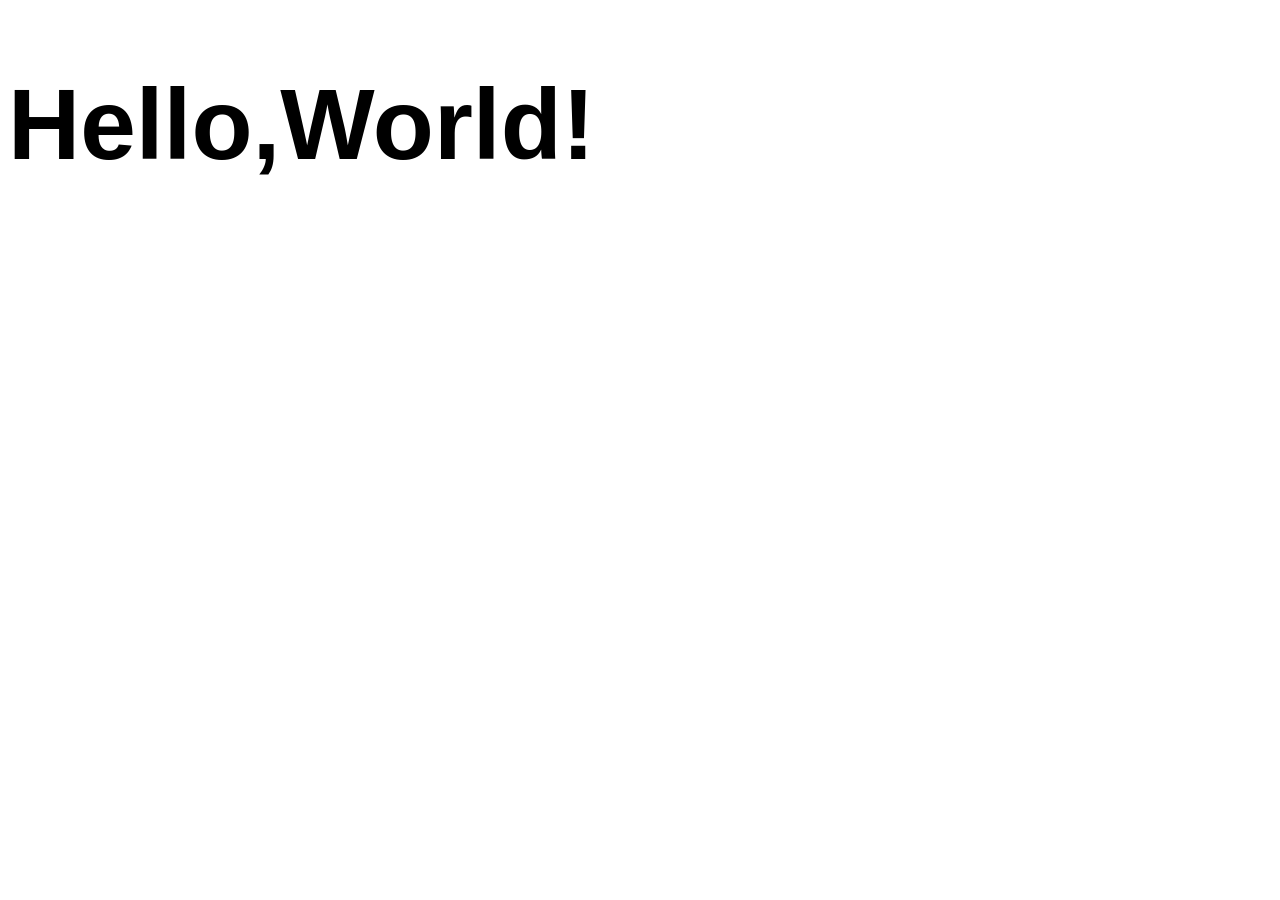
==== html/index.html @ c8868d28 "remove all react initialization" ====
<!DOCTYPE html>
<html lang="en">
  <head>
    <meta charset="UTF-8" />
    <meta http-equiv="X-UA-Compatible" content="IE=edge" />
    <meta name="viewport" content="width=device-width, initial-scale=1.0" />
    <title>Portfolio | Murad</title>
    <link href="../css/style.css" rel="stylesheet" />
    <link href="../js/index.js" />
  </head>
  <body>
    <h1>Hello,World!</h1>
  </body>
</html>
---- css/style.css ----
h1{
    font-size: 100px;
    font-family: 'Lucida Sans', 'Lucida Sans Regular', 'Lucida Grande', 'Lucida Sans Unicode', Geneva, Verdana, sans-serif;
}
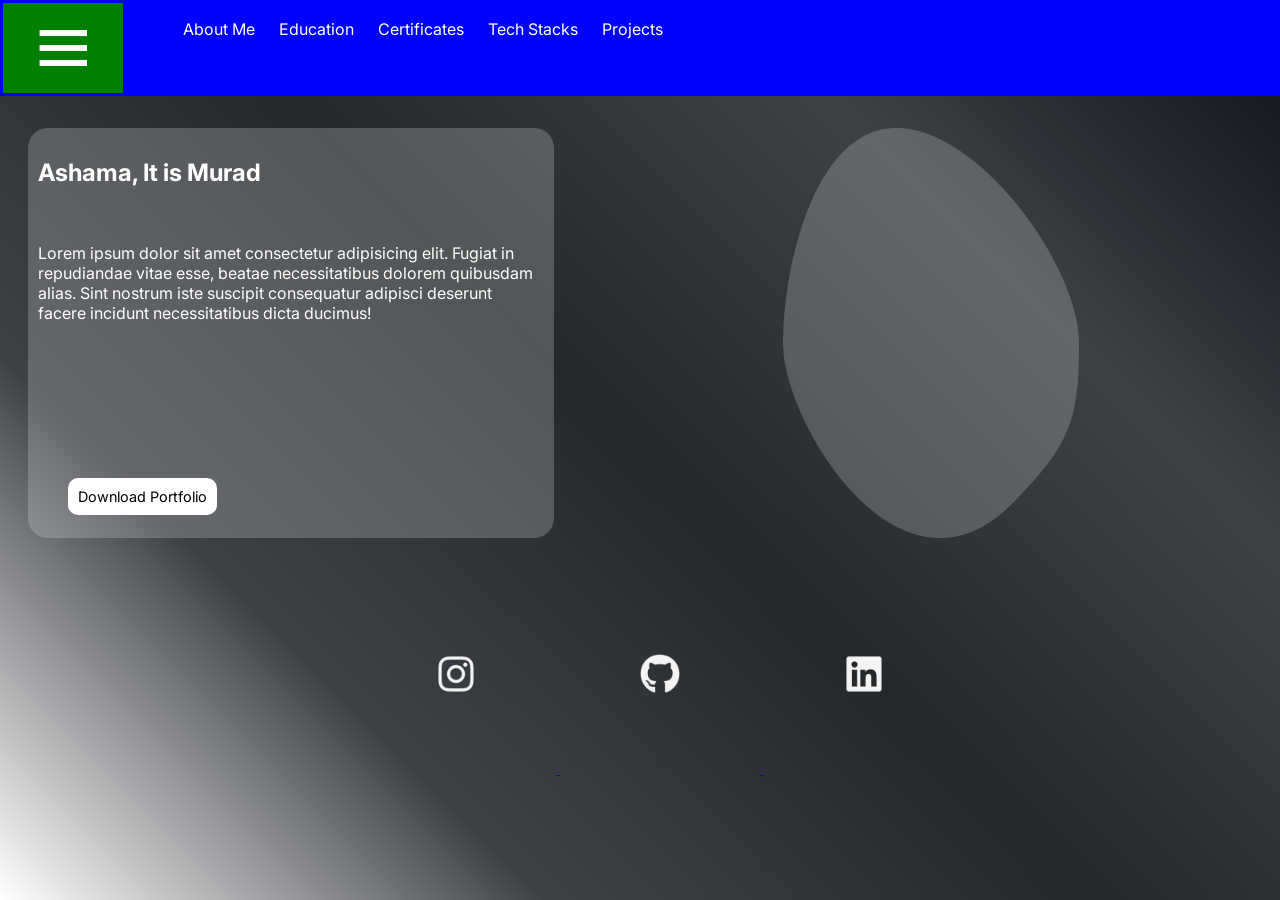
==== commit 5914d316: "One page almost down with css,fonts and images" ====
--- a/html/index.html
+++ b/html/index.html
@@ -6,9 +6,68 @@
     <meta name="viewport" content="width=device-width, initial-scale=1.0" />
     <title>Portfolio | Murad</title>
     <link href="../css/style.css" rel="stylesheet" />
-    <link href="../js/index.js" />
+    <link
+      rel="stylesheet"
+      href="https://fonts.googleapis.com/css?family=inter"
+    />
+    <link href="../js/index.js" rel="script" />
   </head>
   <body>
-    <h1>Hello,World!</h1>
+    
+    <div class="navbar">
+      <img id="menu" src="../assets/images/Menu.png" />
+      <div class="navs">
+        <ul class="nav-list">
+          <li class="nav-item"><a href="#about-me">About Me</a></li>
+          <li class="nav-item"><a href="#education">Education</a></li>
+          <li class="nav-item"><a href="#certificates">Certificates</a></li>
+          <li class="nav-item"><a href= "#techs">Tech Stacks</a></li>
+          <li class="nav-item"><a href="#projects">Projects</a></li>
+        </ul>
+      </div>
+    </div>
+    <section id="about-me">
+    <div class="about-me">
+      <div class="row-1">
+        <div class="some-note">
+          <h1 class="greeting">Ashama, It is Murad</h1>
+          <br />
+          <p>
+            Lorem ipsum dolor sit amet consectetur adipisicing elit. Fugiat in
+            repudiandae vitae esse, beatae necessitatibus dolorem quibusdam
+            alias. Sint nostrum iste suscipit consequatur adipisci deserunt
+            facere incidunt necessitatibus dicta ducimus!
+          </p>
+          <button class="download-pt">Download Portfolio</button>
+        </div>
+        <div class="img-container">
+          <!-- <img src="../assets/images/Ellipse 1.png" /> -->
+        </div>
+      </div>
+      <div class="row-2">
+        <ul class="socials-list">
+          <li class="social-item">
+            <a href="https://instagram.com/murd_hus/" target="_blank">
+              <img src="../assets/images/instagram.png" />
+            </a>
+          </li>
+          <li class="social-item">
+            <a href="https://github.com/Nuradic/" target="_blank">
+
+              <img src="../assets/images/github.png" /></li>
+            </a>
+          <li class="social-item">
+            <a href="https://www.linkedin.com/in/murad-usman-4a6464223/" target="_blank">
+              <img src="../assets/images/linkedin.png" />
+            </a>
+          </li>
+        </ul>
+      </div>
+    </div>
+  </section>
+  <section class="educations"></section>
+  <section class="certificates"></section>
+  <section class="projects"></section>
+  <section class="techs"></section>
   </body>
 </html>
--- a/css/style.css
+++ b/css/style.css
@@ -1,4 +1,138 @@
-h1{
-    font-size: 100px;
-    font-family: 'Lucida Sans', 'Lucida Sans Regular', 'Lucida Grande', 'Lucida Sans Unicode', Geneva, Verdana, sans-serif;
+/* @font-face {
+    font-family: inter;
+    src: url(..assets/fonts/inter/static/inter-bold.ttf);
+} */
+@import url('https://fonts.googleapis.com/css2?family=Inter&display=swap');
+
+body {
+    background-image: linear-gradient(45deg, rgb(255, 255, 255, 0), rgb(13, 17, 23, 0.8), rgb(13, 17, 20, 0.9), rgb(13, 17, 23, 0.8), rgb(13, 17, 23, 100));
+    background-repeat: no-repeat;
+    background-attachment: fixed;
+    overflow:scroll;
+
 }
+
+* {
+    font-family: "inter", sans-serif;
+}
+
+/* Related to navigation bars */
+.navbar {
+    background-color: green;
+    border: solid blue;
+    position: fixed;
+    top: 0;
+    left: 0;
+    width: 100%;
+    height: 10%;
+    color: white;
+    display: flex;
+    z-index: 2;
+
+}
+
+.navbar>#menu {
+    scale: 0.4;
+    position: relative;
+}
+
+.navs {
+    flex: 3;
+    position: relative;
+    background-color: blue;
+}
+
+.nav-item {
+    display: inline;
+    margin-left: 20px;
+}
+.nav-list a{
+    text-decoration: none;
+    color: white;
+    
+}
+
+/* About me */
+.about-me {
+    position: relative;
+    top: 100px;
+    z-index: 1;
+}
+
+.row-1 {
+    display:flex;
+    
+}
+
+.some-note {
+    background-color: rgb(217, 217, 217, 0.25);
+    border-radius: 20px;
+    display: flexbox;
+    color: white;
+    margin: 20px;
+    padding-top: 10px;
+    padding-left: 10px;
+    padding-right: 10px;
+    width: 40%;
+    height: 400px;
+}
+
+.img-container{
+    /* background-color: brown; */
+    display: flexbox;
+    background-image:url("../assets/images/Ellipse\ 1.png");
+    background-position: 50% 50%;
+    background-repeat: no-repeat;
+    background-size:contain;
+    margin: 20px 0 0 100px;
+    border-radius: 20px;
+    padding-top: 10px;
+    padding-left: 10px;
+    height: 400px;
+    width: 40%;
+    /* object-fit: scale-down; */
+}
+button {
+    color: black;
+    background-color: white;
+    border-radius: 10px;
+    padding: 10px;
+    margin-top: 50px;
+    margin-left: 30px;
+    margin-bottom: 20px;
+    font-size: 90%;
+    border: hidden;
+    position: absolute;
+    top: 320px;
+}
+.img-container >img{
+    scale: 0.1;
+    object-fit:contain;
+    object-position: left top;
+    
+
+} 
+.socials-list {
+    text-align: center;
+}
+
+.social-item {
+    display: inline;
+
+}
+
+.socials-list img {
+    scale: 0.2;
+}
+
+#menu,
+.socials-list img:hover {
+    scale: 0.25;
+    cursor: pointer;
+}
+
+#menu,
+button:hover {
+    scale: 1.1;
+    cursor: pointer;
+}
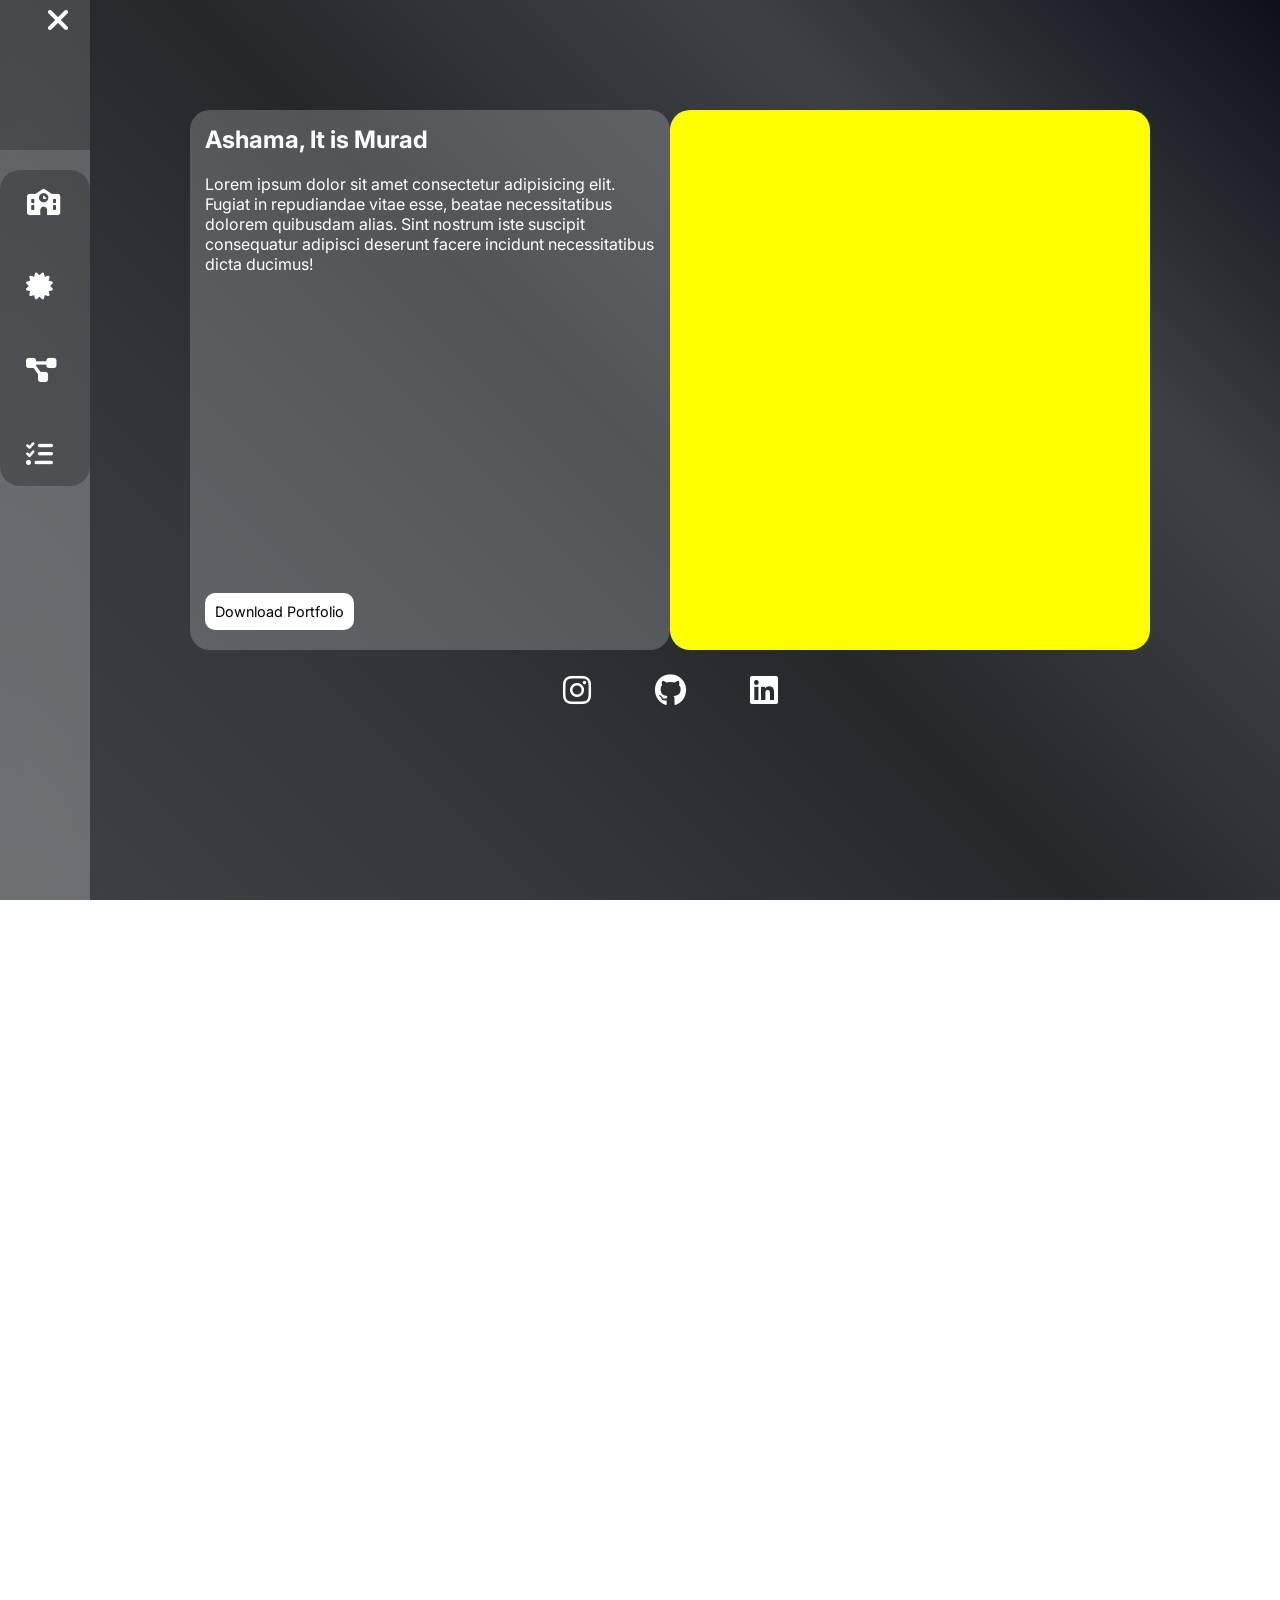
==== commit 23bf2c48: "wheeling ☸" ====
--- a/html/index.html
+++ b/html/index.html
@@ -1,73 +1,79 @@
 <!DOCTYPE html>
 <html lang="en">
-  <head>
-    <meta charset="UTF-8" />
-    <meta http-equiv="X-UA-Compatible" content="IE=edge" />
-    <meta name="viewport" content="width=device-width, initial-scale=1.0" />
-    <title>Portfolio | Murad</title>
-    <link href="../css/style.css" rel="stylesheet" />
-    <link
-      rel="stylesheet"
-      href="https://fonts.googleapis.com/css?family=inter"
-    />
-    <link href="../js/index.js" rel="script" />
-  </head>
-  <body>
-    
-    <div class="navbar">
-      <img id="menu" src="../assets/images/Menu.png" />
-      <div class="navs">
-        <ul class="nav-list">
-          <li class="nav-item"><a href="#about-me">About Me</a></li>
-          <li class="nav-item"><a href="#education">Education</a></li>
-          <li class="nav-item"><a href="#certificates">Certificates</a></li>
-          <li class="nav-item"><a href= "#techs">Tech Stacks</a></li>
-          <li class="nav-item"><a href="#projects">Projects</a></li>
-        </ul>
-      </div>
+
+<head>
+  <meta charset="UTF-8" />
+  <meta http-equiv="X-UA-Compatible" content="IE=edge" />
+  <meta name="viewport" content="width=device-width, initial-scale=1.0" />
+  <title>Portfolio | Murad</title>
+  <link href="../css/style.css" rel="stylesheet" />
+  <!-- <link href="../css/wheel.css" rel="stylesheet" /> -->
+  <link rel="script" href="../js/index.js">
+  <link rel="stylesheet" href="https://fonts.googleapis.com/css?family=inter" />
+
+  <link rel="stylesheet" href="https://cdnjs.cloudflare.com/ajax/libs/font-awesome/6.4.0/css/all.min.css" integrity="sha512-iecdLmaskl7CVkqkXNQ/ZH/XLlvWZOJyj7Yy7tcenmpD1ypASozpmT/E0iPtmFIB46ZmdtAc9eNBvH0H/ZpiBw==" crossorigin="anonymous" referrerpolicy="no-referrer" />
+
+</head>
+
+<body >
+  <div class="root">
+    <div id="side-bar">
+      <i class="fa-solid fa-xmark fa-2xl" id="clear" onclick="navtoggle()"></i>
+      <div id="nav-header"></div>
+      <ul id="side-list">
+        <li class="nav-item"><a href=""><i class="fa-solid fa-school fa-2xl"></i></a></li>
+        <li class="nav-item"><a href=""> <i class="fa-solid fa-certificate fa-2xl"></i></i></a></li>
+        <li class="nav-item"><a href=""><i class="fa-solid fa-diagram-project fa-2xl"></i></i></a></li>
+        <li class="nav-item"><a href=""><i class="fa-solid fa-list-check fa-2xl"></i></a></li>
+      </ul>
     </div>
     <section id="about-me">
-    <div class="about-me">
-      <div class="row-1">
-        <div class="some-note">
-          <h1 class="greeting">Ashama, It is Murad</h1>
-          <br />
-          <p>
-            Lorem ipsum dolor sit amet consectetur adipisicing elit. Fugiat in
-            repudiandae vitae esse, beatae necessitatibus dolorem quibusdam
-            alias. Sint nostrum iste suscipit consequatur adipisci deserunt
-            facere incidunt necessitatibus dicta ducimus!
-          </p>
-          <button class="download-pt">Download Portfolio</button>
+      <div class="about-me">
+        <div class="row">
+          <div id="note">
+            <h1 class="greeting">Ashama, It is Murad</h1>
+            <br />
+            <p>
+              Lorem ipsum dolor sit amet consectetur adipisicing elit. Fugiat in
+              repudiandae vitae esse, beatae necessitatibus dolorem quibusdam
+              alias. Sint nostrum iste suscipit consequatur adipisci deserunt
+              facere incidunt necessitatibus dicta ducimus!
+            </p>
+            <button id="download-pt" onclick="hello()">Download Portfolio</button>
+          </div>
+          <div class="img-container">
+          </div>
         </div>
-        <div class="img-container">
-          <!-- <img src="../assets/images/Ellipse 1.png" /> -->
+        <div class="row">
+          <ul id="socials">
+            <li >
+              <a href="https://instagram.com/murd_hus/" target="_blank" rel="noopener">
+                <i class="fa-brands fa-instagram fa-2xl"></i>
+              </a>
+            </li>
+            <li>
+              <a href="https://github.com/Nuradic/" target="_blank" rel="noopener">
+
+                <i class="fa-brands fa-github fa-2xl"></i>
+            </li>
+            </a>
+            <li>
+              <a href="https://www.linkedin.com/in/murad-usman-4a6464223/" target="_blank" rel="noopener">
+                <i class="fa-brands fa-linkedin fa-2xl"></i>
+              </a>
+            </li>
+          </ul>
         </div>
       </div>
-      <div class="row-2">
-        <ul class="socials-list">
-          <li class="social-item">
-            <a href="https://instagram.com/murd_hus/" target="_blank">
-              <img src="../assets/images/instagram.png" />
-            </a>
-          </li>
-          <li class="social-item">
-            <a href="https://github.com/Nuradic/" target="_blank">
+    </section>
+    <!-- <section class="educations"></section>
+    <section class="certificates"></section>
+    <section class="projects"></section> -->
+    <section class="techs">
+     
+    </section>
+    <!-- <script src="../js/index.js"></script> -->
+  </div>
+</body>
 
-              <img src="../assets/images/github.png" /></li>
-            </a>
-          <li class="social-item">
-            <a href="https://www.linkedin.com/in/murad-usman-4a6464223/" target="_blank">
-              <img src="../assets/images/linkedin.png" />
-            </a>
-          </li>
-        </ul>
-      </div>
-    </div>
-  </section>
-  <section class="educations"></section>
-  <section class="certificates"></section>
-  <section class="projects"></section>
-  <section class="techs"></section>
-  </body>
-</html>
+</html>
--- a/css/style.css
+++ b/css/style.css
@@ -1,138 +1,172 @@
-/* @font-face {
-    font-family: inter;
-    src: url(..assets/fonts/inter/static/inter-bold.ttf);
-} */
+
 @import url('https://fonts.googleapis.com/css2?family=Inter&display=swap');
-
+*{
+    padding: 0;
+    margin: 0;
+    box-sizing: border-box;
+}
 body {
-    background-image: linear-gradient(45deg, rgb(255, 255, 255, 0), rgb(13, 17, 23, 0.8), rgb(13, 17, 20, 0.9), rgb(13, 17, 23, 0.8), rgb(13, 17, 23, 100));
+    background-image: linear-gradient(45deg, rgb(13, 17, 23, 0.8), rgb(13, 17, 23, 0.84), rgb(13, 17, 20, 0.9), rgb(13, 17, 23, 0.8), rgb(13, 17, 23, 100));
     background-repeat: no-repeat;
     background-attachment: fixed;
-    overflow:scroll;
+    overflow-x: hidden;
+
+}
+section{
+    height: 100vh;
+}
+* {
+    text-decoration: none;
+    font-family: "inter", sans-serif;
+    padding: 0;
+    margin: 0;
+}
+
+#side-bar{
+    background-color: rgb(255, 255, 255, 0.25);
+    position: fixed;
+    backdrop-filter: blur(8px);
+    top:0px;
+    height: 100vh;
+    width:7%;
+    z-index: 1;
+    transition: display 200ms ease;
+}
+#side-list{
+    background:rgb(0, 0, 0, 0.25);
+    border-radius: 20px;
+}
+
+.nav-item{
+    text-decoration: none;
+    display: block;
+    margin-top: 20px;
+    font-size: larger;
+    padding: 20px;
+}
+
+.nav-item i{
+    margin-right:10px ;
+    color:white;
+    scale: 0.7;
+}
+
+.nav-item:hover{
+    background-color: blue;
+    border-left:solid 10px;
+    border-radius: 2px;
+    border-left-color:yellow ;
+    
+}
+.nav-item a{
+    text-decoration: none;
+    color: white;
+}
+#clear{
+    margin-top: 20px;
+    margin-right: 20px;
+    float: right;
+    color: white;
+}
+#nav-header{
+    background: rgb(0, 0, 0, 0.25);
+    height: 150px;
+    width: 100%;
+}
+#clear:hover{
+    cursor: pointer;
+    scale: 1.2;
+}
+#menu:hover{
+    cursor: pointer;
+    scale: 1.2;
+}
+
+/* -----------------------------Related to navigation bars---------------------------------- */
+
+
+#menu {
+    position: relative;
+    padding-left: 20px;
+    position: fixed;
+   color: white;
 
 }
 
-* {
-    font-family: "inter", sans-serif;
+/* ----------------------------------About me ------------------------------- */
+.about-me {
+    position: relative;
+    padding-top: 50px ;
+    margin-top: 50px;
+    margin-left: 60px;
+    /* background: aquamarine; */
 }
 
-/* Related to navigation bars */
-.navbar {
-    background-color: green;
-    border: solid blue;
-    position: fixed;
-    top: 0;
-    left: 0;
-    width: 100%;
-    height: 10%;
+.row{
+    /* background: green; */
+    margin-top:10px;
+    max-inline-size: 100%;
+    display: flex;
+    flex-wrap:wrap;
+    justify-content: center;
+}
+#note {
+    background-color: rgb(217, 217, 217, 0.25);
+    position: relative;
+    border-radius: 20px;
     color: white;
-    display: flex;
-    z-index: 2;
-
-}
-
-.navbar>#menu {
-    scale: 0.4;
-    position: relative;
-}
-
-.navs {
-    flex: 3;
-    position: relative;
-    background-color: blue;
-}
-
-.nav-item {
-    display: inline;
-    margin-left: 20px;
-}
-.nav-list a{
-    text-decoration: none;
-    color: white;
-    
-}
-
-/* About me */
-.about-me {
-    position: relative;
-    top: 100px;
-    z-index: 1;
-}
-
-.row-1 {
-    display:flex;
-    
-}
-
-.some-note {
-    background-color: rgb(217, 217, 217, 0.25);
-    border-radius: 20px;
-    display: flexbox;
-    color: white;
-    margin: 20px;
-    padding-top: 10px;
-    padding-left: 10px;
-    padding-right: 10px;
-    width: 40%;
-    height: 400px;
+    padding: 15px ;
+    width: 30rem;
+    height: 60vh;
 }
 
 .img-container{
-    /* background-color: brown; */
-    display: flexbox;
-    background-image:url("../assets/images/Ellipse\ 1.png");
-    background-position: 50% 50%;
-    background-repeat: no-repeat;
-    background-size:contain;
-    margin: 20px 0 0 100px;
+    background-color: yellow;
     border-radius: 20px;
-    padding-top: 10px;
-    padding-left: 10px;
-    height: 400px;
-    width: 40%;
-    /* object-fit: scale-down; */
+    width: 30rem;
+    height:60vh;
+    padding: 15px;
 }
-button {
+
+#download-pt {
     color: black;
     background-color: white;
     border-radius: 10px;
     padding: 10px;
-    margin-top: 50px;
-    margin-left: 30px;
-    margin-bottom: 20px;
     font-size: 90%;
     border: hidden;
     position: absolute;
-    top: 320px;
+    bottom: 20px;
 }
-.img-container >img{
-    scale: 0.1;
-    object-fit:contain;
-    object-position: left top;
-    
-
-} 
-.socials-list {
+/* ------------------------------------Socials----------------------------- */
+#socials {
     text-align: center;
 }
 
-.social-item {
+#socials li{
     display: inline;
+
+
+}
+#socials li i{
+    margin: 30px;
 
 }
 
-.socials-list img {
-    scale: 0.2;
+#socials li a{
+    text-decoration: none;
+    color: white;
+    transition: scale 200ms ease-in;
+    
 }
+#socials  i:hover {
+    cursor: pointer;
+    scale: 1.2;
 
-#menu,
-.socials-list img:hover {
-    scale: 0.25;
-    cursor: pointer;
 }
 
 #menu,
 button:hover {
-    scale: 1.1;
     cursor: pointer;
-}+}
+
--- a/css/wheel.css
+++ b/css/wheel.css
@@ -0,0 +1,152 @@
+*{
+    box-sizing: border-box;
+    padding: 0;
+    margin: 0;
+}
+body{
+    background-image: linear-gradient(45deg, rgb(13, 17, 23, 0.8), rgb(13, 17, 23, 0.84), rgb(13, 17, 20, 0.9), rgb(13, 17, 23, 0.8), rgb(13, 17, 23, 100));
+    display: flex;
+    /* justify-content: center; */
+    /* align-items: center; */
+    height: 100vh;
+
+}
+
+.wheel{
+    background: grey;
+    width: 400px;
+    height: 400px;
+    border-radius: 50%;
+    /* transition: 5s; */
+    border: 10px solid grey;
+    overflow: hidden;
+    position: relative;
+    box-shadow: 5px 10px 30px black ;
+    z-index: 1;
+
+}
+
+.wheel .pie-item{
+	height:50%;
+	width:160px;
+	position: absolute;
+	clip-path: polygon(100% 0 , 50% 100% , 0 0 );
+	transform:translateX(-50%);
+	transform-origin:bottom;
+	text-align:center;
+	display:flex;
+	align-items: center;
+	justify-content: center;
+	font-weight:bold;
+	font-family:sans-serif;
+	color:#fff;
+	left:110px;
+    /* border: 5px black solid; */
+
+}
+
+.wheel div h2{
+    font-size: 16px;
+    transform: rotate(-90deg);
+    margin-bottom:100px;
+}
+
+.wheel .selected{
+    background: #000;
+}
+.spinner{
+    position: absolute;
+    height: 150px;
+    width: 150px;
+    border-radius: 50%;
+    background: rgb(30, 30, 30, 1);
+    /* margin-top: 50%;
+    margin-left: 50%; */
+    left:115px;
+    top:115px;
+}
+.container .title{
+    font-size: 36px;
+    margin:20px 10px 10px 200px ;
+    color:white;
+}
+.container .subtitle{
+    font-size: 24px;
+    margin:10px 10px 10px 250px ;
+    color:white;
+}
+.container .description{
+    font-size: 20px;
+    margin:20px 10px 10px 260px ;
+    color:white;
+}
+.container .list{
+    color: white;
+    margin-left:300px ;
+}
+.wheel .one{
+    background-color: grey;
+    left:50%;   
+
+}
+.wheel .two{
+    background-color: grey;
+    transform: rotate(45deg);
+
+}
+.wheel .three{
+    background-color: grey;
+    transform: rotate(90deg);
+
+}
+.wheel .four{
+    background-color: grey;
+    transform: rotate(135deg);
+
+}
+.wheel .five
+{
+    background-color: grey;
+    transform: rotate(-45deg);
+
+}
+.wheel .six
+{
+    background-color: grey;
+    transform: rotate(-90deg);
+
+}
+.wheel .seven
+{
+    background-color: grey;
+    transform: rotate(-135deg);
+
+}
+.wheel .eight
+{
+    background-color: grey;
+    transform: rotate(-180deg);
+
+}
+
+.wheel div:hover{
+    background: #000;
+    cursor: pointer;
+}
+
+.container{
+    display: flex;
+    position: relative;
+    margin-left: 70px;
+    align-items: center;
+    z-index: 2;
+}
+
+.container-cut{
+    background: rgb(255, 255, 255, 0.25);
+    width: 800px;
+    height: 450px;
+    position: absolute;
+    margin-left: 200px;
+
+}
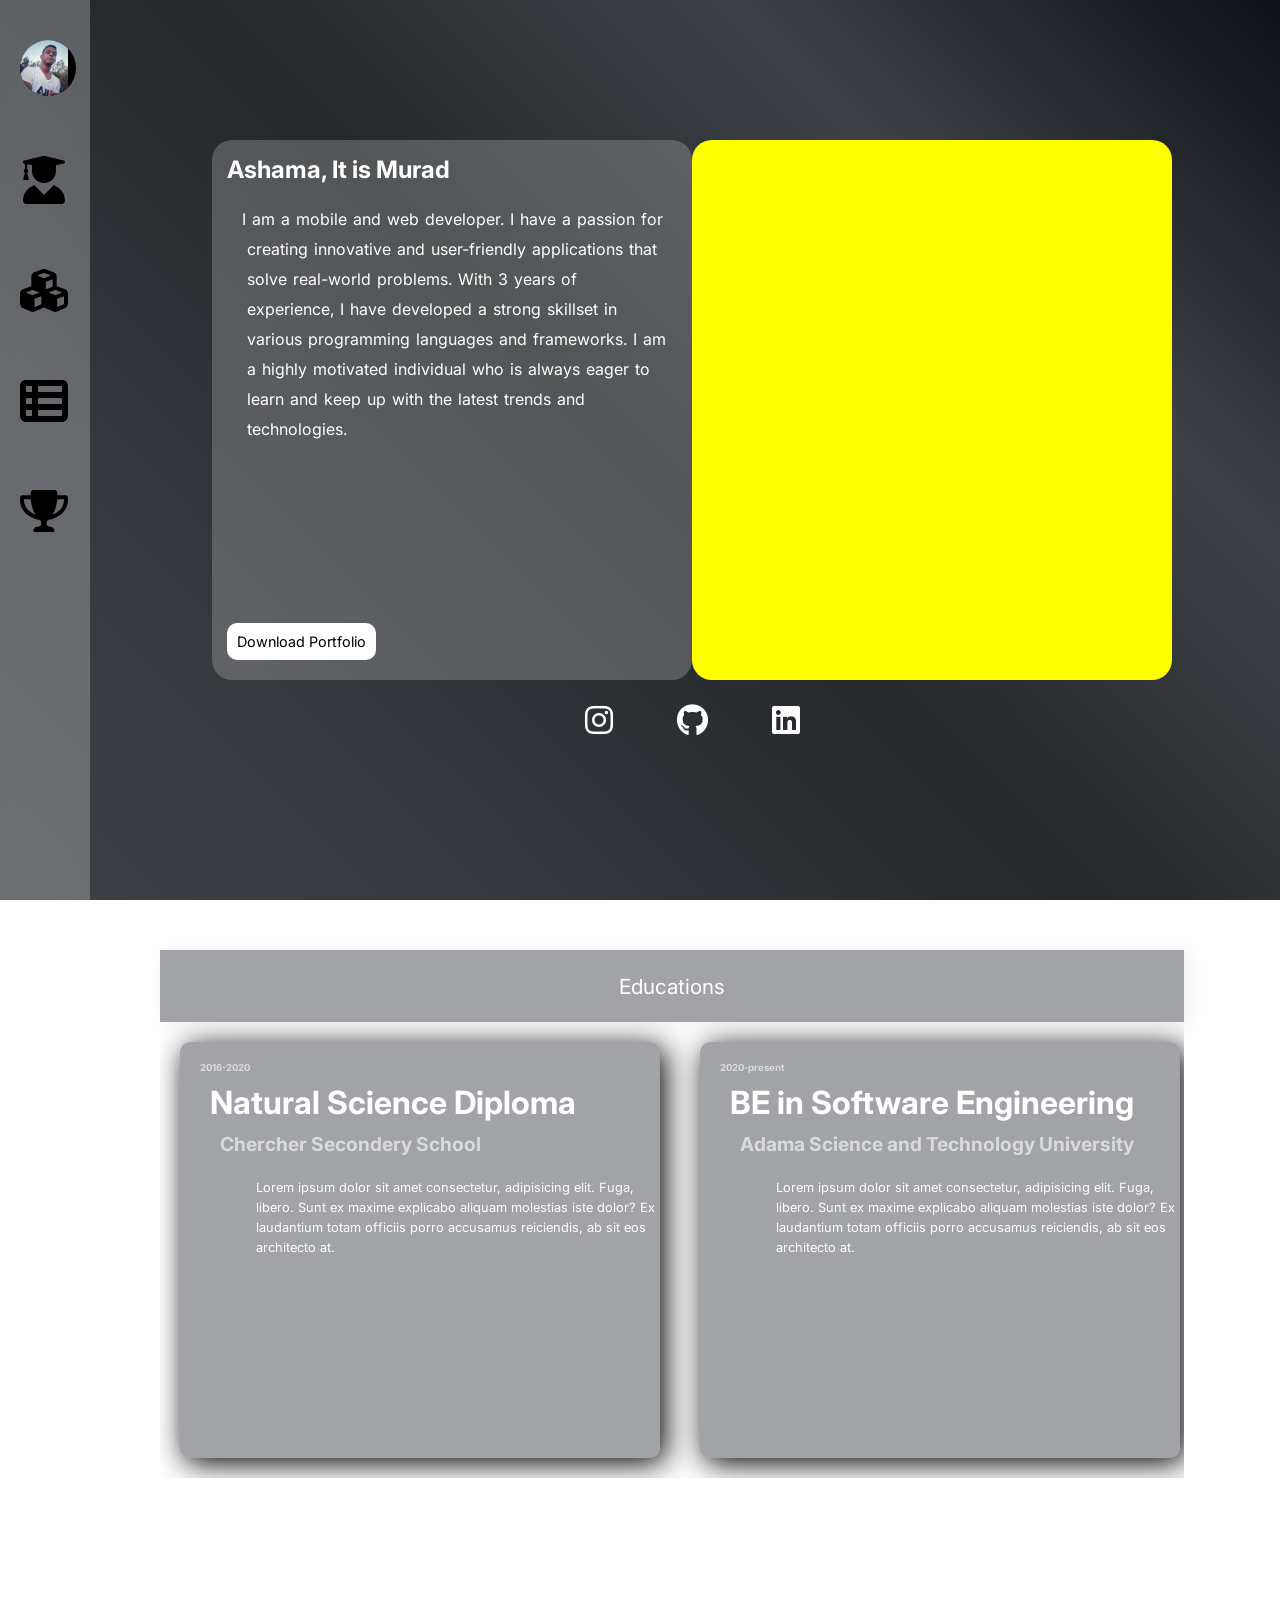
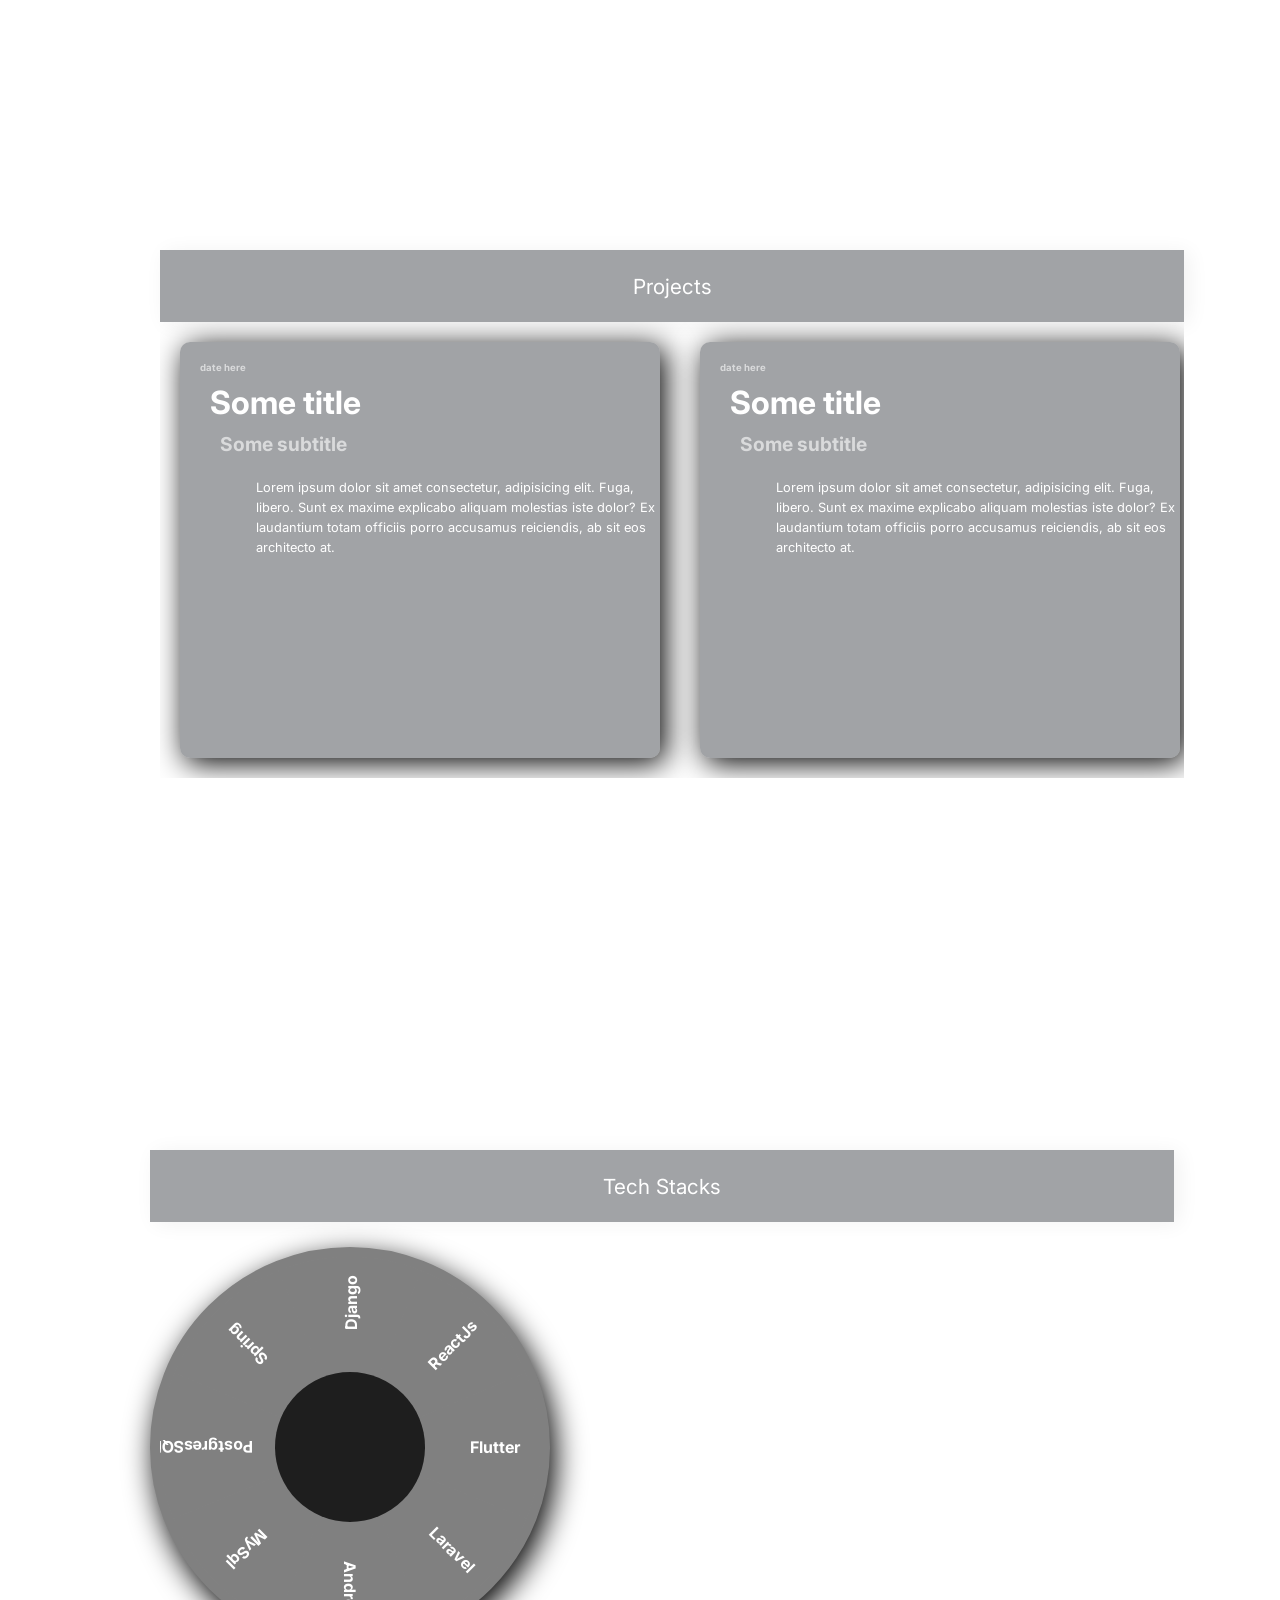
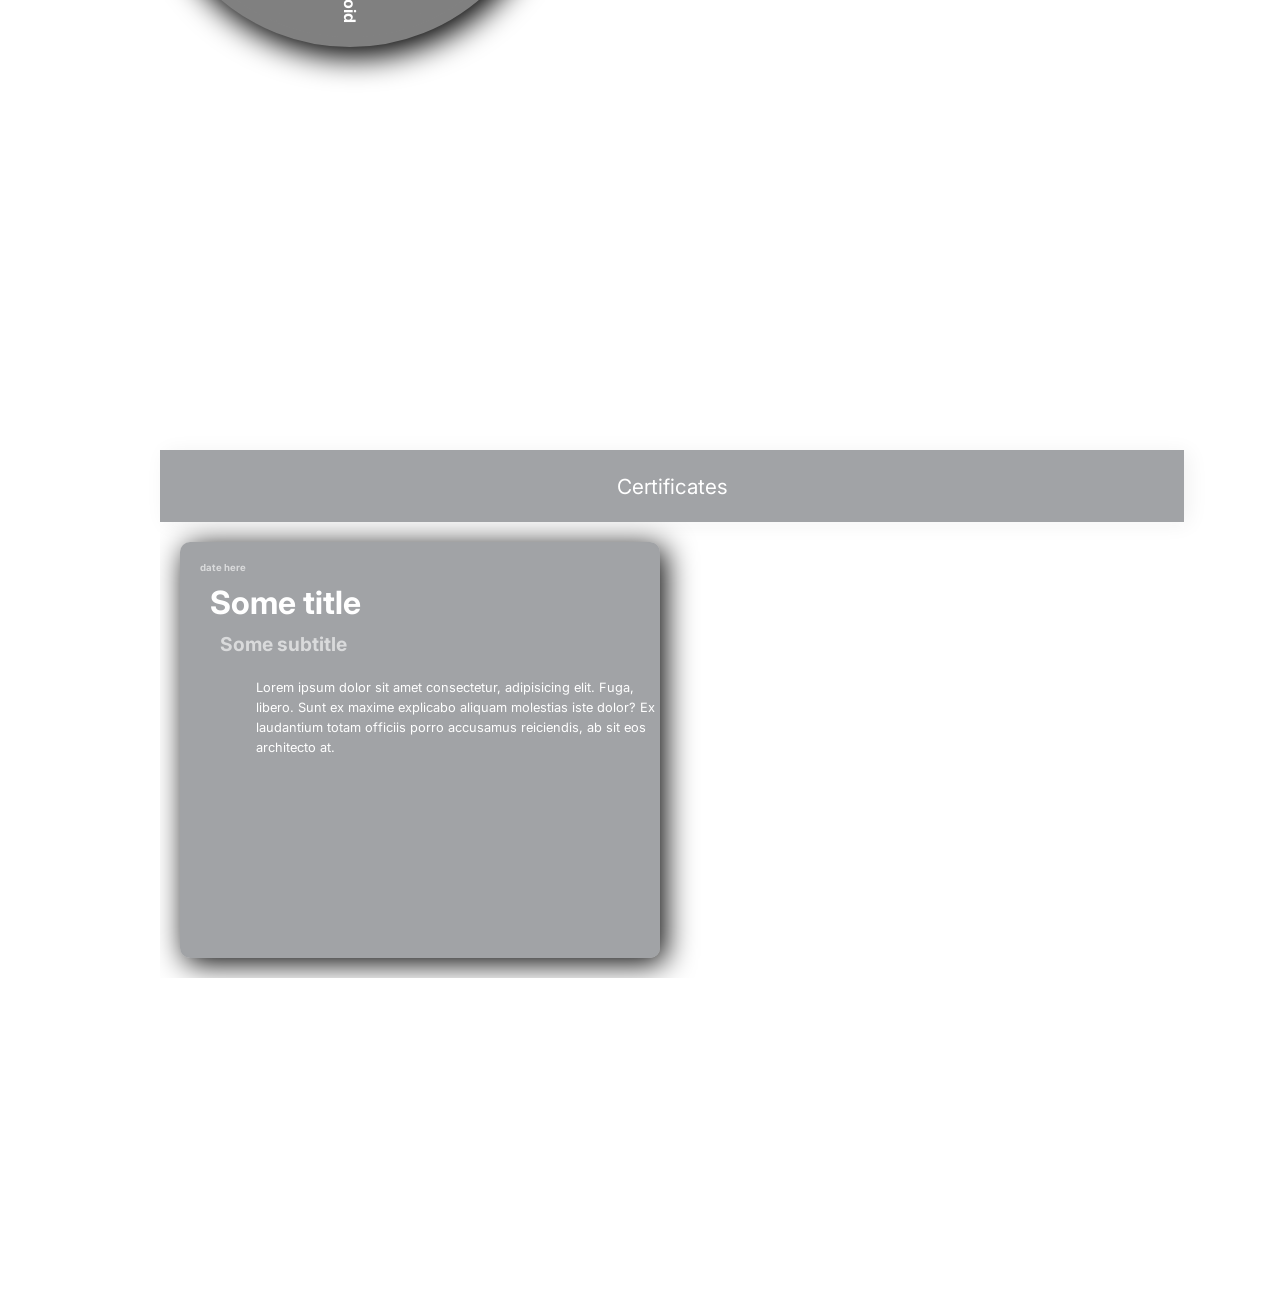
==== commit 3b083732: "almost done with it" ====
--- a/html/index.html
+++ b/html/index.html
@@ -1,79 +1,268 @@
 <!DOCTYPE html>
 <html lang="en">
-
-<head>
-  <meta charset="UTF-8" />
-  <meta http-equiv="X-UA-Compatible" content="IE=edge" />
-  <meta name="viewport" content="width=device-width, initial-scale=1.0" />
-  <title>Portfolio | Murad</title>
-  <link href="../css/style.css" rel="stylesheet" />
-  <!-- <link href="../css/wheel.css" rel="stylesheet" /> -->
-  <link rel="script" href="../js/index.js">
-  <link rel="stylesheet" href="https://fonts.googleapis.com/css?family=inter" />
-
-  <link rel="stylesheet" href="https://cdnjs.cloudflare.com/ajax/libs/font-awesome/6.4.0/css/all.min.css" integrity="sha512-iecdLmaskl7CVkqkXNQ/ZH/XLlvWZOJyj7Yy7tcenmpD1ypASozpmT/E0iPtmFIB46ZmdtAc9eNBvH0H/ZpiBw==" crossorigin="anonymous" referrerpolicy="no-referrer" />
-
-</head>
-
-<body >
-  <div class="root">
-    <div id="side-bar">
-      <i class="fa-solid fa-xmark fa-2xl" id="clear" onclick="navtoggle()"></i>
-      <div id="nav-header"></div>
-      <ul id="side-list">
-        <li class="nav-item"><a href=""><i class="fa-solid fa-school fa-2xl"></i></a></li>
-        <li class="nav-item"><a href=""> <i class="fa-solid fa-certificate fa-2xl"></i></i></a></li>
-        <li class="nav-item"><a href=""><i class="fa-solid fa-diagram-project fa-2xl"></i></i></a></li>
-        <li class="nav-item"><a href=""><i class="fa-solid fa-list-check fa-2xl"></i></a></li>
-      </ul>
+  <head>
+    <meta charset="UTF-8" />
+    <meta http-equiv="X-UA-Compatible" content="IE=edge" />
+    <meta name="viewport" content="width=device-width, initial-scale=1.0" />
+    <title>Portfolio | Murad</title>
+    <link href="../css/style.css" rel="stylesheet" />
+    <link href="../css/project.css" rel="stylesheet" />
+    <link href="../css/wheel.css" rel="stylesheet" />
+    <script src="../js/index.js"></script>
+    <script defer src="../js/pie.js"></script>
+    <link
+      rel="stylesheet"
+      href="https://fonts.googleapis.com/css?family=inter"
+    />
+
+    <link
+      rel="stylesheet"
+      href="https://cdnjs.cloudflare.com/ajax/libs/font-awesome/6.4.0/css/all.min.css"
+      integrity="sha512-iecdLmaskl7CVkqkXNQ/ZH/XLlvWZOJyj7Yy7tcenmpD1ypASozpmT/E0iPtmFIB46ZmdtAc9eNBvH0H/ZpiBw=="
+      crossorigin="anonymous"
+      referrerpolicy="no-referrer"
+    />
+  </head>
+
+  <body>
+    <div class="root">
+      <div id="side-bar">
+        <ul id="side-list">
+          <li class="nav-item">
+            <a href="#about-me" class="">
+              <div class="profile">
+                <img src="../assets/images/murad.jpg" alt="" />
+              </div>
+            </a>
+          </li>
+          <li class="nav-item">
+            <a href="#educations" class=""
+              ><img src="../assets/icons/edu.svg" alt="" srcset=""
+            /></a>
+          </li>
+          <li class="nav-item">
+            <a href="#projects" class=""
+              ><img src="../assets/icons/cubes.svg" alt="" srcset=""
+            /></a>
+          </li>
+          <li class="nav-item">
+            <a href="#techs" class=""
+              ><img src="../assets/icons/table-list.svg" alt="" srcset=""
+            /></a>
+          </li>
+          <li class="nav-item">
+            <a href="#cert" class=""
+              ><img src="../assets/icons/trophy.svg" alt="" srcset=""
+            /></a>
+          </li>
+        </ul>
+      </div>
+      <section id="about-me">
+        <div class="about-me">
+          <div class="row">
+            <div id="note">
+              <h1 class="greeting">Ashama, It is Murad</h1>
+              <br />
+              <p>
+                I am a mobile and web developer. I have a passion for creating
+                innovative and user-friendly applications that solve real-world
+                problems. With 3 years of experience, I have developed a strong
+                skillset in various programming languages and frameworks. I am a
+                highly motivated individual who is always eager to learn and
+                keep up with the latest trends and technologies.
+              </p>
+              <button id="download-pt" onclick="pdfprint()">
+                Download Portfolio
+              </button>
+            </div>
+            <div class="img-container"></div>
+          </div>
+          <div class="row">
+            <ul id="socials">
+              <li>
+                <a
+                  href="https://instagram.com/murd_hus/"
+                  target="_blank"
+                  rel="noopener"
+                >
+                  <i class="fa-brands fa-instagram fa-2xl"></i>
+                </a>
+              </li>
+              <li>
+                <a
+                  href="https://github.com/Nuradic/"
+                  target="_blank"
+                  rel="noopener"
+                >
+                  <i class="fa-brands fa-github fa-2xl"></i>
+                </a>
+              </li>
+              <li>
+                <a
+                  href="https://www.linkedin.com/in/murad-usman-4a6464223/"
+                  target="_blank"
+                  rel="noopener"
+                >
+                  <i class="fa-brands fa-linkedin fa-2xl"></i>
+                </a>
+              </li>
+            </ul>
+          </div>
+        </div>
+      </section>
+      <section class="educations projects" id="educations">
+        <div class="section-header">Educations</div>
+        <div class="holder">
+          <div class="card">
+            <h6 class="card-small-title">2016-2020</h6>
+            <h1 class="card-title">Natural Science Diploma</h1>
+            <h3 class="card-subtitle">Chercher Secondery School</h3>
+            <p class="card-description">
+              Lorem ipsum dolor sit amet consectetur, adipisicing elit. Fuga,
+              libero. Sunt ex maxime explicabo aliquam molestias iste dolor? Ex
+              laudantium totam officiis porro accusamus reiciendis, ab sit eos
+              architecto at.
+            </p>
+          </div>
+          <div class="card">
+            <h6 class="card-small-title">2020-present</h6>
+            <h1 class="card-title">BE in Software Engineering</h1>
+            <h3 class="card-subtitle">
+              Adama Science and Technology University
+            </h3>
+            <p class="card-description">
+              Lorem ipsum dolor sit amet consectetur, adipisicing elit. Fuga,
+              libero. Sunt ex maxime explicabo aliquam molestias iste dolor? Ex
+              laudantium totam officiis porro accusamus reiciendis, ab sit eos
+              architecto at.
+            </p>
+          </div>
+        </div>
+      </section>
+      <section class="projects" id="projects">
+        <div class="section-header">Projects</div>
+        <div class="holder">
+          <div class="card">
+            <h6 class="card-small-title">date here</h6>
+            <h1 class="card-title">Some title</h1>
+            <h3 class="card-subtitle">Some subtitle</h3>
+            <p class="card-description">
+              Lorem ipsum dolor sit amet consectetur, adipisicing elit. Fuga,
+              libero. Sunt ex maxime explicabo aliquam molestias iste dolor? Ex
+              laudantium totam officiis porro accusamus reiciendis, ab sit eos
+              architecto at.
+            </p>
+          </div>
+          <div class="card">
+            <h6 class="card-small-title">date here</h6>
+            <h1 class="card-title">Some title</h1>
+            <h3 class="card-subtitle">Some subtitle</h3>
+            <p class="card-description">
+              Lorem ipsum dolor sit amet consectetur, adipisicing elit. Fuga,
+              libero. Sunt ex maxime explicabo aliquam molestias iste dolor? Ex
+              laudantium totam officiis porro accusamus reiciendis, ab sit eos
+              architecto at.
+            </p>
+          </div>
+          <div class="card">
+            <h6 class="card-small-title">date here</h6>
+            <h1 class="card-title">Some title</h1>
+            <h3 class="card-subtitle">Some subtitle</h3>
+            <p class="card-description">
+              Lorem ipsum dolor sit amet consectetur, adipisicing elit. Fuga,
+              libero. Sunt ex maxime explicabo aliquam molestias iste dolor? Ex
+              laudantium totam officiis porro accusamus reiciendis, ab sit eos
+              architecto at.
+            </p>
+          </div>
+          <div class="card">
+            <h6 class="card-small-title">date here</h6>
+            <h1 class="card-title">Some title</h1>
+            <h3 class="card-subtitle">Some subtitle</h3>
+            <p class="card-description">
+              Lorem ipsum dolor sit amet consectetur, adipisicing elit. Fuga,
+              libero. Sunt ex maxime explicabo aliquam molestias iste dolor? Ex
+              laudantium totam officiis porro accusamus reiciendis, ab sit eos
+              architecto at.
+            </p>
+          </div>
+        </div>
+      </section>
+      <section class="techs" id="techs">
+        <div class="section-header">Tech Stacks</div>
+        <div class="container">
+          <div class="wheel" id="wheel">
+            <div class="pie-item one selected" value="2" name="django">
+              <h2>Django</h2>
+            </div>
+            <div class="pie-item two" value="1" name="react">
+              <h2>ReactJs</h2>
+            </div>
+            <div class="pie-item three" value="0" name="flutter">
+              <h2>Flutter</h2>
+            </div>
+            <div class="pie-item four" value="5" name="laravel">
+              <h2>Laravel</h2>
+            </div>
+            <div class="pie-item five" value="3" name="spring">
+              <h2>Spring</h2>
+            </div>
+            <div class="pie-item six" value="4" name="psql">
+              <h2>PostgresSQl</h2>
+            </div>
+            <div class="pie-item seven" value="7" name="mysql">
+              <h2>MySql</h2>
+            </div>
+            <div class="pie-item eight" value="6" name="android">
+              <h2>Android</h2>
+            </div>
+            <div class="spinner" id="spinner"></div>
+          </div>
+          <div class="container-cut">
+            <h1 class="title" id="title-1">Flutter</h1>
+
+            <h3 class="subtitle"></h3>
+            <ul class="list" id="container-list-1">
+              <li class="list-item">UI/UX</li>
+              <li class="list-item">GetX State Management</li>
+              <li class="list-item">
+                Sqflite, IsarDb,and hive expert on mobile database
+              </li>
+            </ul>
+
+            <p class="description" id="description-1">
+              I am proficient in the Flutter SDK and have hands-on experience in
+              developing mobile applications using Flutter. I have a strong
+              understanding of Dart programming language and its core concepts.
+              I have experience developing mobile applications for both iOS and
+              Android platforms.I have knowledge of various mobile app
+              architecture patterns like MVC, MVVM, and MVP. I am familiar with
+              RESTful APIs and how to integrate them into mobile applications. I
+              have experience working with database systems like SQLite,
+              Firebase, and MySQL.I am proficient in using version control
+              systems like Git to manage the source code of applications. I have
+              experience working in an agile development environment and
+              following agile principles like Scrum or Kanban.
+            </p>
+          </div>
+        </div>
+      </section>
+      <section class="certificates projects" id="cert">
+        <div class="section-header">Certificates</div>
+        <div class="holder">
+          <div class="card">
+            <h6 class="card-small-title">date here</h6>
+            <h1 class="card-title">Some title</h1>
+            <h3 class="card-subtitle">Some subtitle</h3>
+            <p class="card-description">
+              Lorem ipsum dolor sit amet consectetur, adipisicing elit. Fuga,
+              libero. Sunt ex maxime explicabo aliquam molestias iste dolor? Ex
+              laudantium totam officiis porro accusamus reiciendis, ab sit eos
+              architecto at.
+            </p>
+          </div>
+        </div>
+      </section>
     </div>
-    <section id="about-me">
-      <div class="about-me">
-        <div class="row">
-          <div id="note">
-            <h1 class="greeting">Ashama, It is Murad</h1>
-            <br />
-            <p>
-              Lorem ipsum dolor sit amet consectetur adipisicing elit. Fugiat in
-              repudiandae vitae esse, beatae necessitatibus dolorem quibusdam
-              alias. Sint nostrum iste suscipit consequatur adipisci deserunt
-              facere incidunt necessitatibus dicta ducimus!
-            </p>
-            <button id="download-pt" onclick="hello()">Download Portfolio</button>
-          </div>
-          <div class="img-container">
-          </div>
-        </div>
-        <div class="row">
-          <ul id="socials">
-            <li >
-              <a href="https://instagram.com/murd_hus/" target="_blank" rel="noopener">
-                <i class="fa-brands fa-instagram fa-2xl"></i>
-              </a>
-            </li>
-            <li>
-              <a href="https://github.com/Nuradic/" target="_blank" rel="noopener">
-
-                <i class="fa-brands fa-github fa-2xl"></i>
-            </li>
-            </a>
-            <li>
-              <a href="https://www.linkedin.com/in/murad-usman-4a6464223/" target="_blank" rel="noopener">
-                <i class="fa-brands fa-linkedin fa-2xl"></i>
-              </a>
-            </li>
-          </ul>
-        </div>
-      </div>
-    </section>
-    <!-- <section class="educations"></section>
-    <section class="certificates"></section>
-    <section class="projects"></section> -->
-    <section class="techs">
-     
-    </section>
-    <!-- <script src="../js/index.js"></script> -->
-  </div>
-</body>
-
-</html>+  </body>
+</html>
--- a/css/style.css
+++ b/css/style.css
@@ -4,7 +4,9 @@
     padding: 0;
     margin: 0;
     box-sizing: border-box;
+    scroll-behavior: smooth;
 }
+
 body {
     background-image: linear-gradient(45deg, rgb(13, 17, 23, 0.8), rgb(13, 17, 23, 0.84), rgb(13, 17, 20, 0.9), rgb(13, 17, 23, 0.8), rgb(13, 17, 23, 100));
     background-repeat: no-repeat;
@@ -14,6 +16,7 @@
 }
 section{
     height: 100vh;
+    padding-top: 30px;
 }
 * {
     text-decoration: none;
@@ -27,14 +30,11 @@
     position: fixed;
     backdrop-filter: blur(8px);
     top:0px;
+    justify-content: center;
     height: 100vh;
     width:7%;
     z-index: 1;
     transition: display 200ms ease;
-}
-#side-list{
-    background:rgb(0, 0, 0, 0.25);
-    border-radius: 20px;
 }
 
 .nav-item{
@@ -44,19 +44,32 @@
     font-size: larger;
     padding: 20px;
 }
+.profile{
+    width: 56px;
+    height: 56px;
+    border-radius: 50%;
+    background: #000;
+    overflow: hidden;
+}
+.profile img {
+    width: 100%;
+    height: 100%;
+    object-fit: cover;
+    object-position: center;
+  }
 
 .nav-item i{
     margin-right:10px ;
-    color:white;
-    scale: 0.7;
 }
-
-.nav-item:hover{
-    background-color: blue;
-    border-left:solid 10px;
-    border-radius: 2px;
-    border-left-color:yellow ;
+.nav-item img{
+    transition: 1s;
+    width: 48px;
     
+}
+.nav-item img:hover{
+    color: white;
+    scale: 1.2;
+    filter: hue-rotate(180deg);
 }
 .nav-item a{
     text-decoration: none;
@@ -89,8 +102,6 @@
     position: relative;
     padding-left: 20px;
     position: fixed;
-   color: white;
-
 }
 
 /* ----------------------------------About me ------------------------------- */
@@ -98,7 +109,7 @@
     position: relative;
     padding-top: 50px ;
     margin-top: 50px;
-    margin-left: 60px;
+    margin-left: 200px;
     /* background: aquamarine; */
 }
 
@@ -128,6 +139,12 @@
     padding: 15px;
 }
 
+.about-me p{
+    word-spacing: 2px;
+    line-height: 30px;
+    text-indent: -5px;
+    margin: 0 10px 0 20px;
+}
 #download-pt {
     color: black;
     background-color: white;
@@ -150,6 +167,7 @@
 }
 #socials li i{
     margin: 30px;
+    transition: 1s;
 
 }
 
--- a/css/project.css
+++ b/css/project.css
@@ -0,0 +1,100 @@
+*{
+    box-sizing: border-box;
+    padding: 0;
+    margin: 0;
+}
+body{
+    background-image: linear-gradient(45deg, rgb(13, 17, 23, 0.8), rgb(13, 17, 23, 0.84), rgb(13, 17, 20, 0.9), rgb(13, 17, 23, 0.8), rgb(13, 17, 23, 100));
+    display: flex;
+    height: 100vh;
+
+}
+.section-header{
+    font-size: 1.3rem;
+    margin-top: 20px;
+    margin-left: 100px;
+    height: 72px;
+    width: 80vw;
+    display: flex;
+    color: white;
+    justify-content: center;
+    align-items: center;
+    background: rgb(22, 27, 34, 0.4);
+    box-shadow: 5px 2px 20px #f1f1f1 ;
+}
+.holder{
+    display: flex;
+    margin-left:100px ;
+    width: 80vw;
+    overflow: auto;
+    box-shadow: inset 0 0 10px rgba(255, 255, 255, 0.5)
+
+}
+.projects{
+    margin-left: 60px;
+}
+.card{
+    background-color: rgb(22, 27, 34, 0.4);
+    color: white;
+    white-space:nowrap;
+    word-wrap:break-word;
+    width:30rem;
+    height: 26rem;
+    padding: 20px;
+    margin: 20px;
+    border-radius: 10px;
+    box-shadow: 5px 5px 30px black;
+    transition: 1s;
+
+}
+.card:hover{
+    box-shadow: 5px 5px 30px grey;
+    cursor: pointer;
+}
+.card .card-small-title{
+    font-size: 0.6rem;
+    opacity: 0.6;
+}
+.card .card-title{
+    font-size: 2rem;
+    margin-left: 10px;
+    margin-top: 10px;
+}
+.card .card-subtitle{
+    font-size: 1.2rem;
+    margin-left: 20px;
+    margin-top: 10px;
+    opacity: 0.6;
+}
+.card .card-description{
+    display: contents;
+    position: relative;
+    font-size: 0.8rem;
+    white-space: pre;
+    margin: 0;
+    padding: 0;
+    margin-left: 20px;
+    margin-top: 10px;
+    padding-right: 20px;
+}
+
+::-webkit-scrollbar {
+    width: 10px;
+}
+
+/* background color */
+::-webkit-scrollbar-track {
+    background-color: #f1f1f1;
+    border-radius: 5px;
+  }
+  
+  /* scrollbar handle */
+  ::-webkit-scrollbar-thumb {
+    background-color: #888;
+    border-radius: 5px;
+  }
+  
+  /* scrollbar handle on hover */
+  ::-webkit-scrollbar-thumb:hover {
+    background-color: #555;
+  }
--- a/css/wheel.css
+++ b/css/wheel.css
@@ -1,16 +1,3 @@
-*{
-    box-sizing: border-box;
-    padding: 0;
-    margin: 0;
-}
-body{
-    background-image: linear-gradient(45deg, rgb(13, 17, 23, 0.8), rgb(13, 17, 23, 0.84), rgb(13, 17, 20, 0.9), rgb(13, 17, 23, 0.8), rgb(13, 17, 23, 100));
-    display: flex;
-    /* justify-content: center; */
-    /* align-items: center; */
-    height: 100vh;
-
-}
 
 .wheel{
     background: grey;
@@ -41,7 +28,6 @@
 	font-family:sans-serif;
 	color:#fff;
 	left:110px;
-    /* border: 5px black solid; */
 
 }
 
@@ -60,8 +46,6 @@
     width: 150px;
     border-radius: 50%;
     background: rgb(30, 30, 30, 1);
-    /* margin-top: 50%;
-    margin-left: 50%; */
     left:115px;
     top:115px;
 }
@@ -76,8 +60,9 @@
     color:white;
 }
 .container .description{
-    font-size: 20px;
+    font-size: 16px;
     margin:20px 10px 10px 260px ;
+    line-height: 23px;
     color:white;
 }
 .container .list{
@@ -87,7 +72,6 @@
 .wheel .one{
     background-color: grey;
     left:50%;   
-
 }
 .wheel .two{
     background-color: grey;
@@ -133,11 +117,18 @@
     background: #000;
     cursor: pointer;
 }
+.techs .section-header{
+    margin-left: 150px;
+}
+.title *{
+    transition: 3s;
+}
 
 .container{
     display: flex;
     position: relative;
-    margin-left: 70px;
+    margin-left: 150px;
+    margin-top: 25px;
     align-items: center;
     z-index: 2;
 }
@@ -148,5 +139,4 @@
     height: 450px;
     position: absolute;
     margin-left: 200px;
-
 }
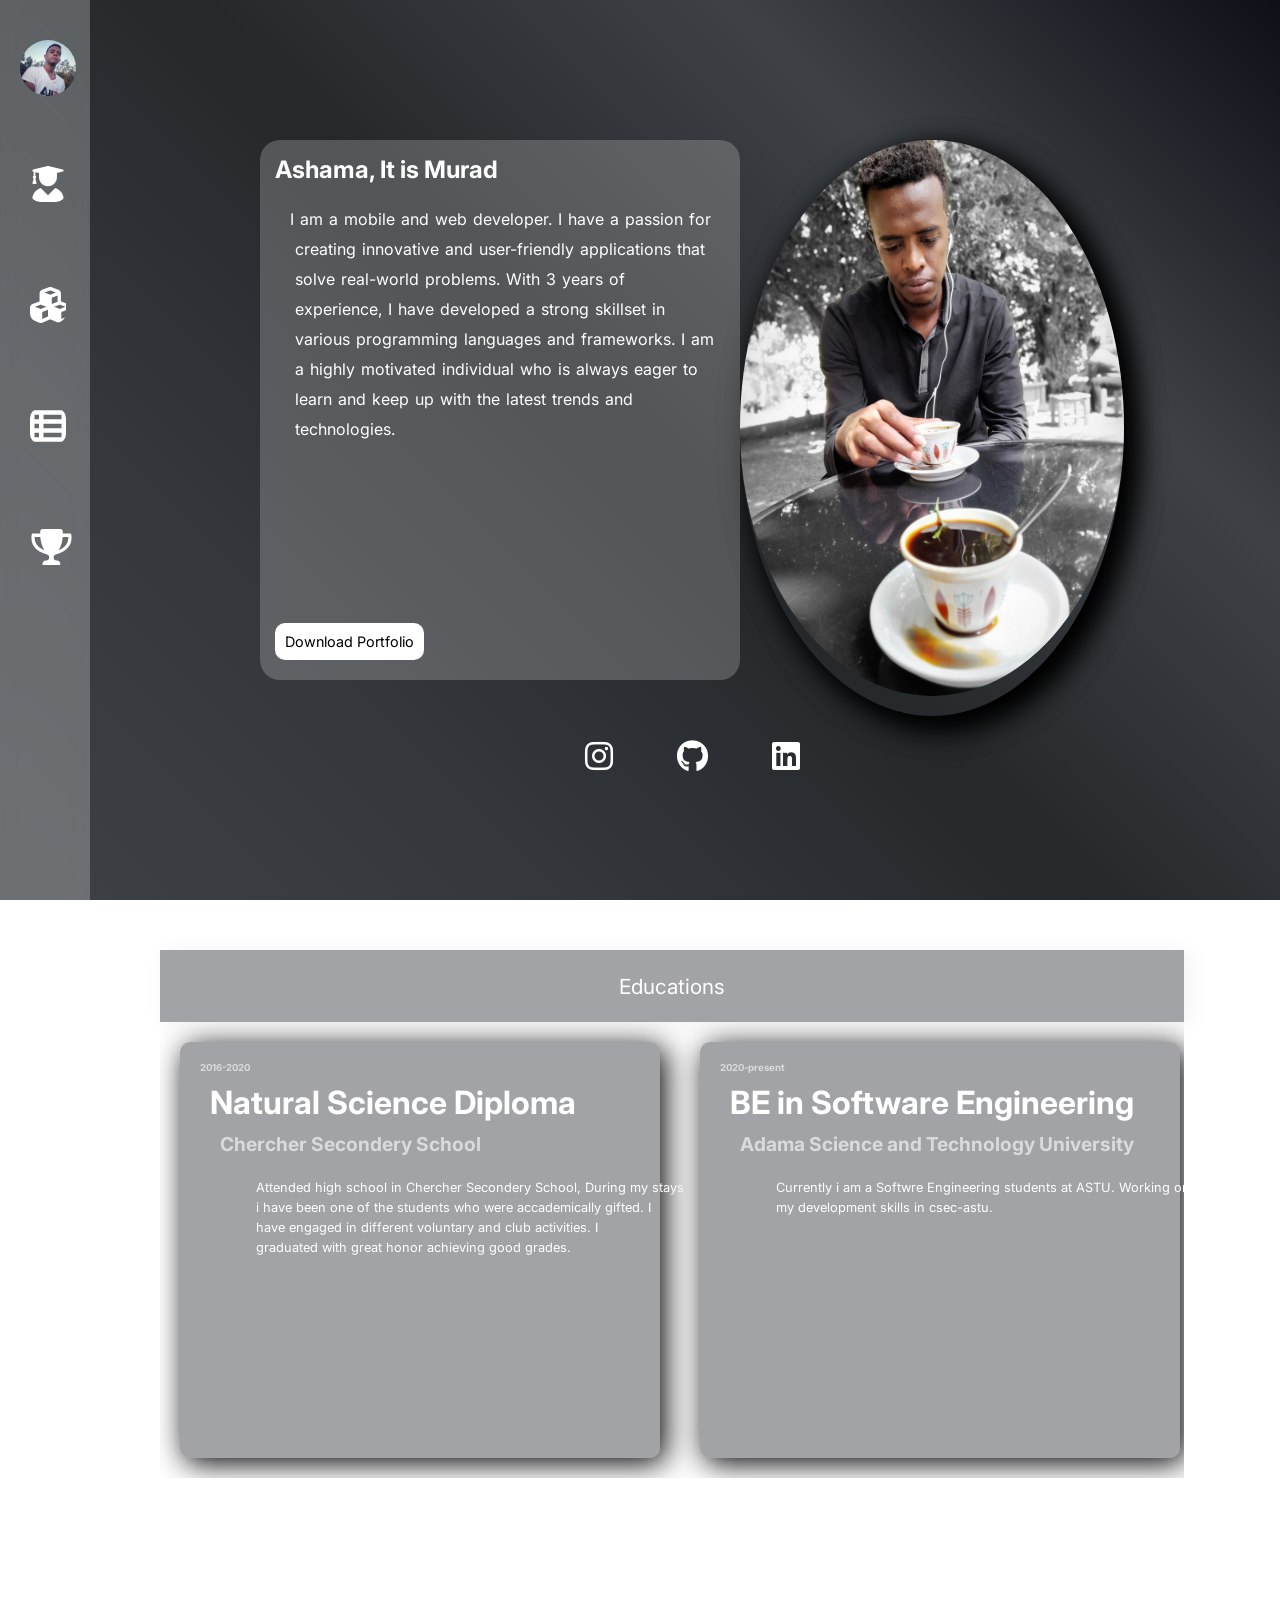
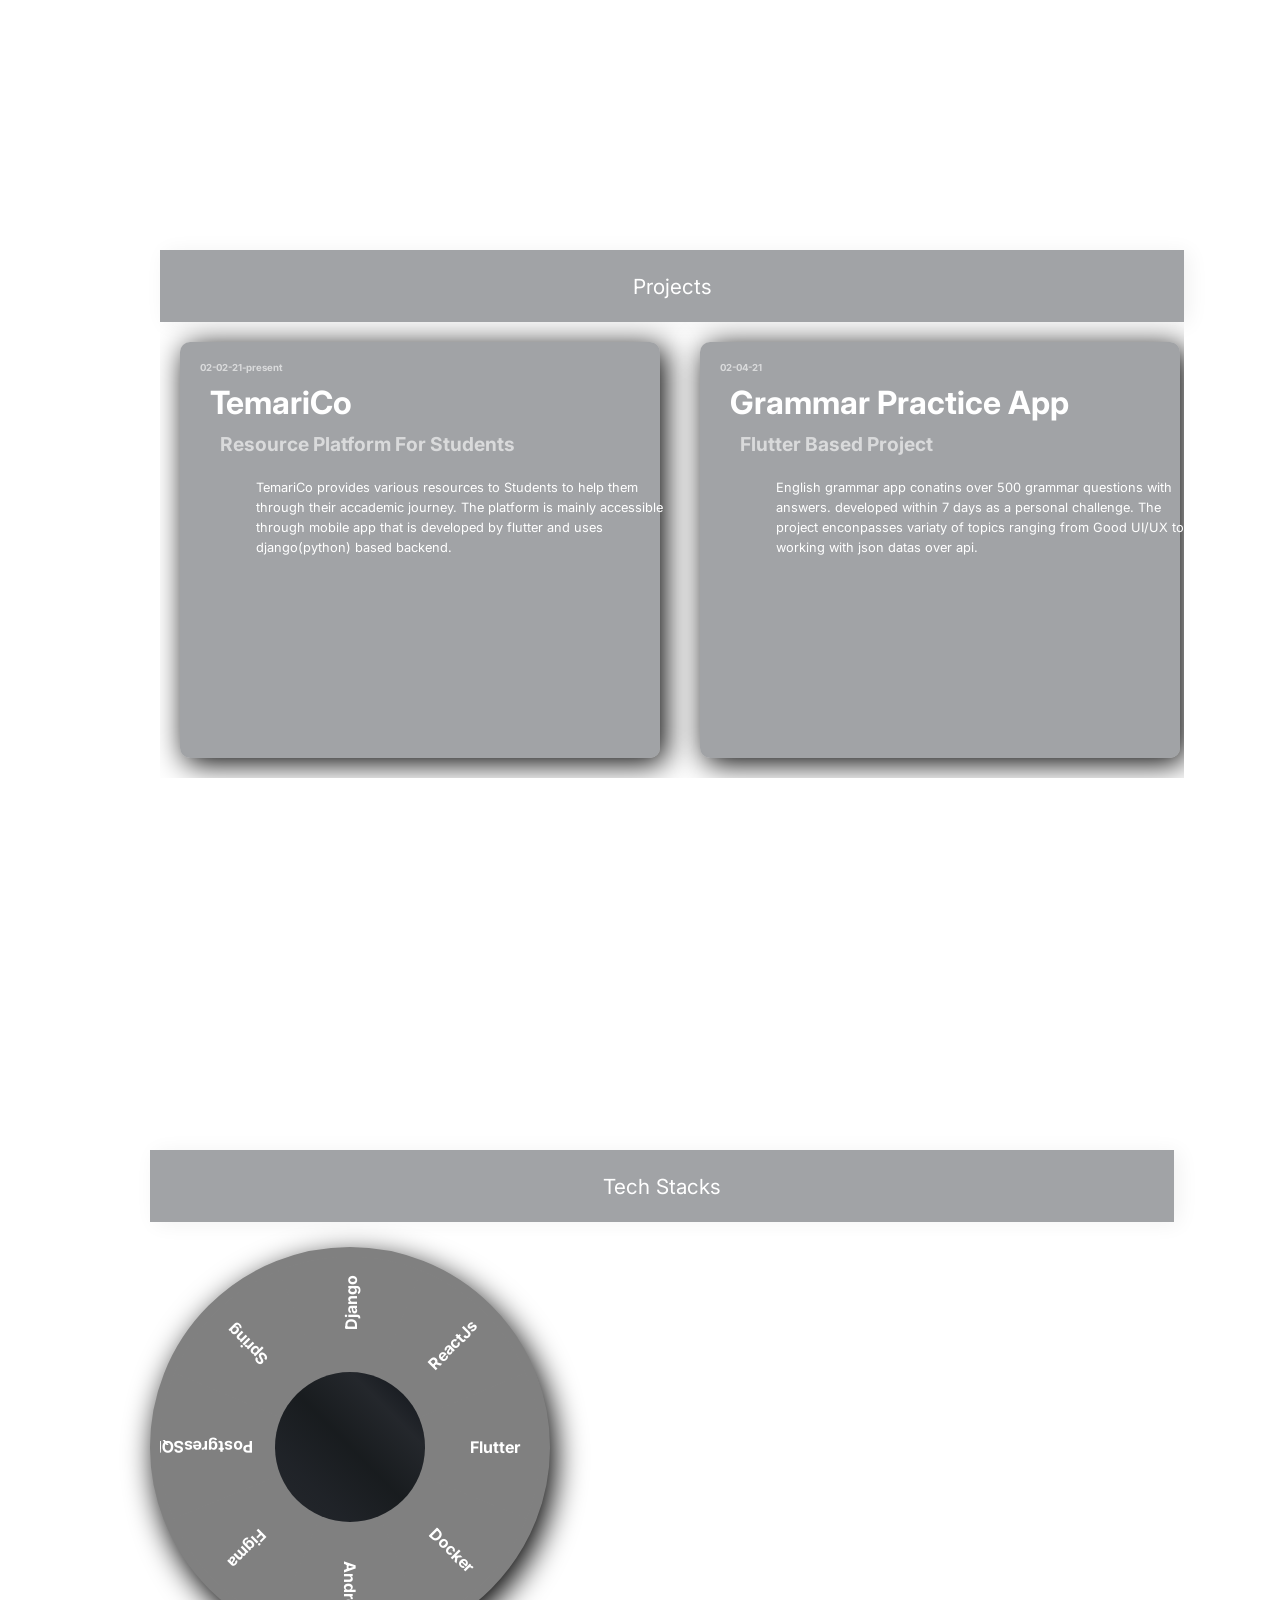
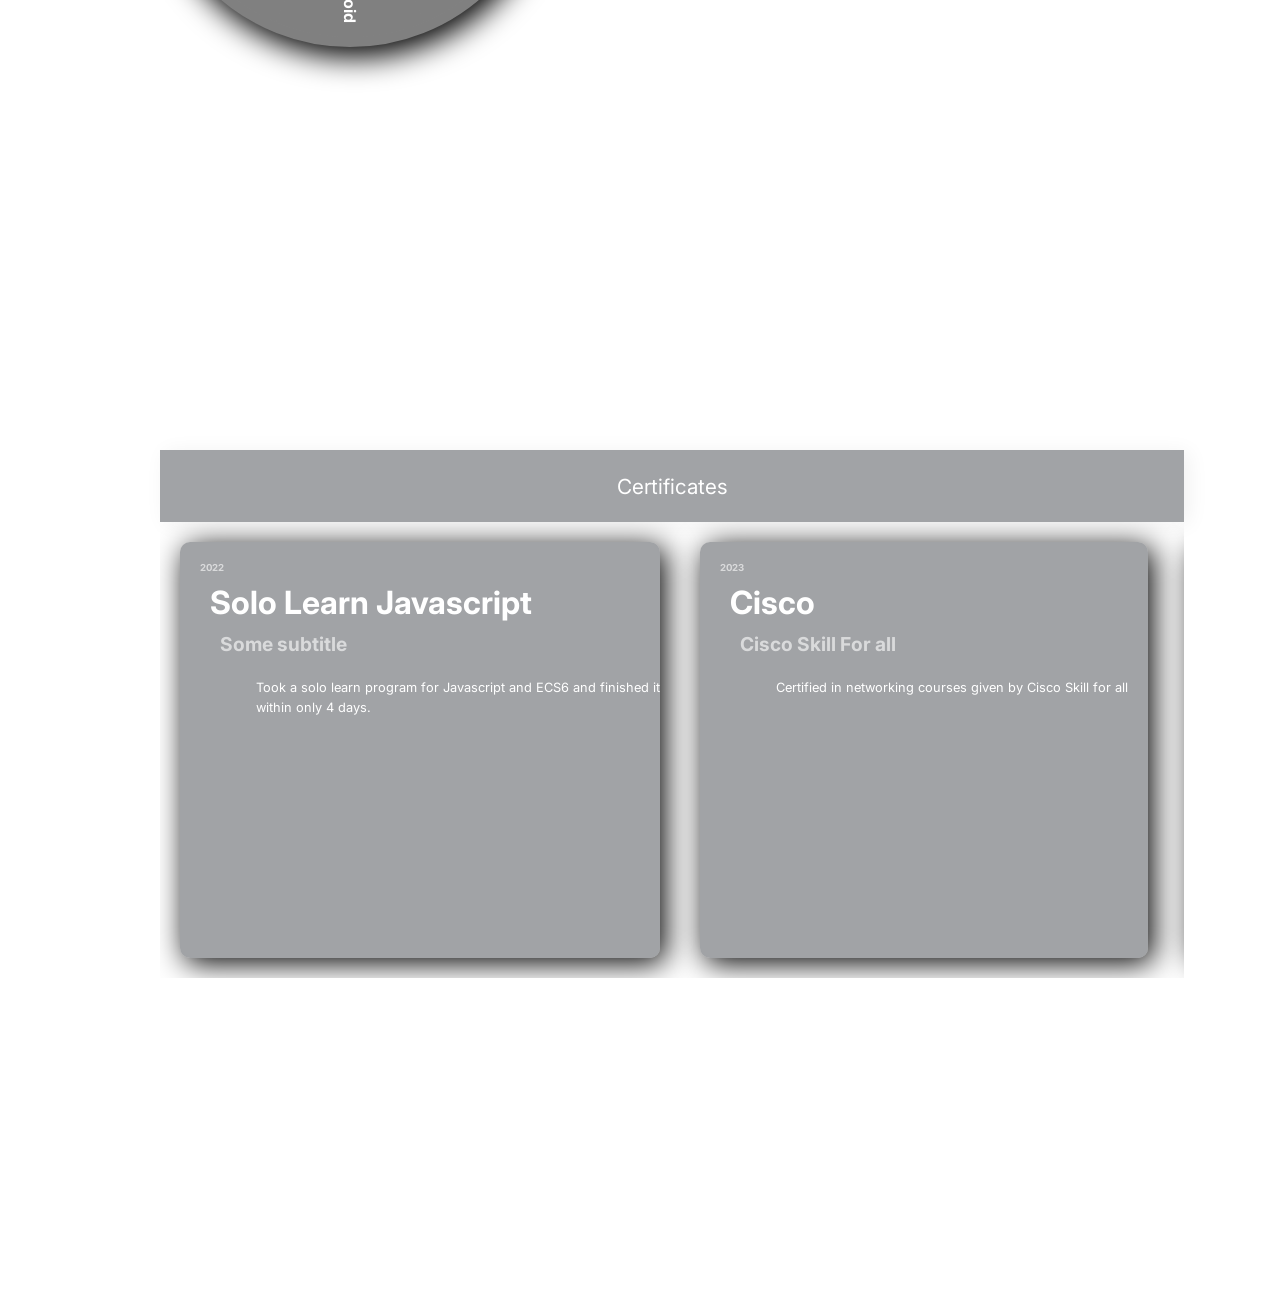
==== commit 509dfe55: "Wrap up" ====
--- a/html/index.html
+++ b/html/index.html
@@ -10,6 +10,7 @@
     <link href="../css/wheel.css" rel="stylesheet" />
     <script src="../js/index.js"></script>
     <script defer src="../js/pie.js"></script>
+    <script defer src="../js/index.js"></script>
     <link
       rel="stylesheet"
       href="https://fonts.googleapis.com/css?family=inter"
@@ -25,7 +26,7 @@
   </head>
 
   <body>
-    <div class="root">
+    <div class="root" id="root">
       <div id="side-bar">
         <ul id="side-list">
           <li class="nav-item">
@@ -36,24 +37,92 @@
             </a>
           </li>
           <li class="nav-item">
-            <a href="#educations" class=""
-              ><img src="../assets/icons/edu.svg" alt="" srcset=""
-            /></a>
-          </li>
-          <li class="nav-item">
-            <a href="#projects" class=""
-              ><img src="../assets/icons/cubes.svg" alt="" srcset=""
-            /></a>
-          </li>
-          <li class="nav-item">
-            <a href="#techs" class=""
-              ><img src="../assets/icons/table-list.svg" alt="" srcset=""
-            /></a>
-          </li>
-          <li class="nav-item">
-            <a href="#cert" class=""
-              ><img src="../assets/icons/trophy.svg" alt="" srcset=""
-            /></a>
+            <div>
+              <a href="#educations" class="">
+                <svg
+                  class="nav-icon"
+                  value="1"
+                  width="56"
+                  height="56"
+                  viewBox="0 0 56 56"
+                  fill="none"
+                  xmlns="http://www.w3.org/2000/svg"
+                >
+                  <path
+                    d="M4.99078 8.72266L5.6875 8.88672V15.2852C4.92188 15.7391 4.375 16.5484 4.375 17.5C4.375 18.416 4.88086 19.1822 5.59125 19.6602L3.88281 26.4688C3.69141 27.2234 4.11578 28 4.71734 28H9.28375C9.88531 28 10.3091 27.2207 10.1177 26.5672L8.40875 19.6656C9.11969 19.1844 9.625 18.4188 9.625 17.5C9.625 16.543 9.07812 15.7369 8.3125 15.2852V9.52984L14 10.897L14.0001 17.5C14.0001 25.2383 20.2618 31.5 28.0001 31.5C35.7384 31.5 41.9017 25.2383 41.9017 17.5L42 10.8959L50.9961 8.72266C52.9922 8.24414 52.9922 5.76953 50.9961 5.27734L30.1711 0.246094C28.7492 -0.0820312 27.2595 -0.0820312 25.8366 0.246094L4.98969 5.27734C3.00781 5.75641 3.00781 8.24469 4.99078 8.72266ZM39.2875 34.2125L28 45.5L16.7125 34.2125C9.06391 36.6516 3.5 43.75 3.5 52.2047C3.5 54.3047 5.19859 56 7.29203 56H48.7123C50.8047 56 52.5 54.3047 52.5 52.2047C52.5 43.75 46.9328 36.6516 39.2875 34.2125Z"
+                    fill="white"
+                  />
+                </svg>
+              </a>
+            </div>
+          </li>
+          <li class="nav-item">
+            <a href="#projects" class="" id="">
+              <svg
+                class="nav-icon"
+                value="2"
+                width="56"
+                height="56"
+                viewBox="0 0 56 56"
+                fill="none"
+                xmlns="http://www.w3.org/2000/svg"
+              >
+                <g clip-path="url(#clip0_227_65)">
+                  <path
+                    d="M18.8234 4.3925L29.3234 0.411251C30.7234 -0.119109 32.2766 -0.119109 33.6766 0.411251L44.1766 4.3925C46.55 5.29485 48.125 7.57423 48.125 10.1194V22.3891C48.2672 22.4328 48.4094 22.4766 48.5516 22.4328L59.0516 26.5125C61.425 27.4094 63 29.6953 63 32.2328V45.2704C63 47.6985 61.5672 49.8969 59.3359 50.8704L48.8359 55.486C47.2719 56.186 45.4781 56.186 43.9141 55.486L31.5 50.0391L19.0859 55.486C17.5219 56.186 15.7281 56.186 14.1641 55.486L3.65969 50.8704C1.43609 49.8969 0 47.6985 0 45.2704V32.2328C0 29.6953 1.57391 27.4094 3.95391 26.5125L14.4484 22.4328C14.5906 22.4766 14.7328 22.4328 14.875 22.3891V10.1194C14.875 7.57423 16.45 5.29485 18.8234 4.3925ZM31.8062 5.32001C31.6094 5.24454 31.2922 5.24454 31.1938 5.32001L22.6187 8.56954L31.4016 11.9766L40.3813 8.56954L31.8062 5.32001ZM42.875 23.0344V13.2344L33.8625 16.6906V26.4469L42.875 23.0344ZM16.9312 27.4422C16.7344 27.3657 16.4172 27.3657 16.3188 27.4422L7.74484 30.6907L16.625 34.0922L25.5063 30.6907L16.9312 27.4422ZM18.9875 49.7985L28 45.8391V35.35L18.9875 38.8063V49.7985ZM37.4937 30.6907L46.375 34.0922L55.2563 30.6907L46.6812 27.4422C46.4844 27.3657 46.1672 27.3657 46.0688 27.4422L37.4937 30.6907ZM57.75 45.2704V35.35L48.7375 38.8063V49.7985L57.225 46.0688C57.5422 45.9266 57.75 45.6203 57.75 45.2704Z"
+                    fill="white"
+                  />
+                </g>
+                <defs>
+                  <clipPath id="clip0_227_65">
+                    <rect width="63" height="56" fill="white" />
+                  </clipPath>
+                </defs>
+              </svg>
+            </a>
+          </li>
+          <li class="nav-item">
+            <a href="#techs" class="">
+              <svg
+                value="3"
+                class="nav-icon"
+                width="56"
+                height="56"
+                viewBox="0 0 56 56"
+                fill="none"
+                xmlns="http://www.w3.org/2000/svg"
+              >
+                <path
+                  d="M0 10.5C0 6.63359 3.13359 3.5 7 3.5H49C52.8609 3.5 56 6.63359 56 10.5V45.5C56 49.3609 52.8609 52.5 49 52.5H7C3.13359 52.5 0 49.3609 0 45.5V10.5ZM7 17.5H14V10.5H7V17.5ZM49 10.5H21V17.5H49V10.5ZM7 31.5H14V24.5H7V31.5ZM49 24.5H21V31.5H49V24.5ZM7 45.5H14V38.5H7V45.5ZM49 38.5H21V45.5H49V38.5Z"
+                  fill="white"
+                />
+              </svg>
+            </a>
+          </li>
+          <li class="nav-item">
+            <a href="#cert" class="">
+              <svg
+                value="4"
+                class="nav-icon"
+                width="63"
+                height="56"
+                viewBox="0 0 63 56"
+                fill="none"
+                xmlns="http://www.w3.org/2000/svg"
+              >
+                <g clip-path="url(#clip0_227_69)">
+                  <path
+                    d="M62.5734 9.01031C62.289 7.83016 61.2281 7 60.014 7H48.989C49.0155 5.63828 49.0008 4.40781 48.9719 3.38844C48.9234 1.49078 47.3812 0 45.478 0H17.5218C15.6186 0 14.0765 1.49078 14.0218 3.38844C13.9015 4.40781 13.978 5.63828 14.0108 7H2.98144C1.76738 7 0.714862 7.83016 0.427753 9.01031C0.33894 9.38219 -1.71841 18.2875 4.05441 26.8953C8.14942 33.0006 15.0575 37.2892 24.5622 39.7359C26.6076 40.2615 27.9977 42.1488 27.9977 44.2608C27.9999 46.8672 25.8671 49 23.253 49H22.7499C19.8504 49 17.501 51.3505 17.501 54.25C17.501 55.2164 18.2844 56 19.1526 56H43.5541C44.5206 56 45.2057 55.2164 45.2057 54.25C45.2057 51.3505 42.8563 49 39.9568 49H39.4488C36.8392 49 34.7063 46.8672 34.7063 44.2586C34.7063 42.1466 36.0965 40.2587 38.1418 39.7337C47.6531 37.2903 54.559 33.0017 58.6496 26.8931C64.7171 18.2875 62.6609 9.38219 62.5734 9.01031ZM8.4666 24.0406C5.41066 19.5344 5.1416 14.8422 5.29144 12.25H14.0841C14.6703 18.7709 16.3099 26.5891 20.3918 32.9328C15.028 30.8 11.0358 27.825 8.4666 24.0406ZM54.5343 24.0406C51.9705 27.825 47.9784 30.7945 42.6124 32.9241C46.6921 26.5891 48.3327 18.7687 48.9124 12.25H57.7051C57.7609 14.8422 57.5859 19.5453 54.5343 24.0406Z"
+                    fill="white"
+                  />
+                </g>
+                <defs>
+                  <clipPath id="clip0_227_69">
+                    <rect width="63" height="56" fill="white" />
+                  </clipPath>
+                </defs>
+              </svg>
+            </a>
           </li>
         </ul>
       </div>
@@ -75,7 +144,14 @@
                 Download Portfolio
               </button>
             </div>
-            <div class="img-container"></div>
+            <div class="coreimg">
+              <img
+                id="coreimg"
+                src="../assets/images/mrd-portfolio.jpg"
+                alt=""
+              />
+              <div></div>
+            </div>
           </div>
           <div class="row">
             <ul id="socials">
@@ -118,10 +194,10 @@
             <h1 class="card-title">Natural Science Diploma</h1>
             <h3 class="card-subtitle">Chercher Secondery School</h3>
             <p class="card-description">
-              Lorem ipsum dolor sit amet consectetur, adipisicing elit. Fuga,
-              libero. Sunt ex maxime explicabo aliquam molestias iste dolor? Ex
-              laudantium totam officiis porro accusamus reiciendis, ab sit eos
-              architecto at.
+              Attended high school in Chercher Secondery School, During my stays
+              i have been one of the students who were accademically gifted. I
+              have engaged in different voluntary and club activities. I
+              graduated with great honor achieving good grades.
             </p>
           </div>
           <div class="card">
@@ -131,10 +207,8 @@
               Adama Science and Technology University
             </h3>
             <p class="card-description">
-              Lorem ipsum dolor sit amet consectetur, adipisicing elit. Fuga,
-              libero. Sunt ex maxime explicabo aliquam molestias iste dolor? Ex
-              laudantium totam officiis porro accusamus reiciendis, ab sit eos
-              architecto at.
+              Currently i am a Softwre Engineering students at ASTU. Working on
+              my development skills in csec-astu.
             </p>
           </div>
         </div>
@@ -143,25 +217,25 @@
         <div class="section-header">Projects</div>
         <div class="holder">
           <div class="card">
-            <h6 class="card-small-title">date here</h6>
-            <h1 class="card-title">Some title</h1>
-            <h3 class="card-subtitle">Some subtitle</h3>
-            <p class="card-description">
-              Lorem ipsum dolor sit amet consectetur, adipisicing elit. Fuga,
-              libero. Sunt ex maxime explicabo aliquam molestias iste dolor? Ex
-              laudantium totam officiis porro accusamus reiciendis, ab sit eos
-              architecto at.
-            </p>
-          </div>
-          <div class="card">
-            <h6 class="card-small-title">date here</h6>
-            <h1 class="card-title">Some title</h1>
-            <h3 class="card-subtitle">Some subtitle</h3>
-            <p class="card-description">
-              Lorem ipsum dolor sit amet consectetur, adipisicing elit. Fuga,
-              libero. Sunt ex maxime explicabo aliquam molestias iste dolor? Ex
-              laudantium totam officiis porro accusamus reiciendis, ab sit eos
-              architecto at.
+            <h6 class="card-small-title">02-02-21-present</h6>
+            <h1 class="card-title">TemariCo</h1>
+            <h3 class="card-subtitle">Resource Platform For Students</h3>
+            <p class="card-description">
+              TemariCo provides various resources to Students to help them
+              through their accademic journey. The platform is mainly accessible
+              through mobile app that is developed by flutter and uses
+              django(python) based backend.
+            </p>
+          </div>
+          <div class="card">
+            <h6 class="card-small-title">02-04-21</h6>
+            <h1 class="card-title">Grammar Practice App</h1>
+            <h3 class="card-subtitle">Flutter Based Project</h3>
+            <p class="card-description">
+              English grammar app conatins over 500 grammar questions with
+              answers. developed within 7 days as a personal challenge. The
+              project enconpasses variaty of topics ranging from Good UI/UX to
+              working with json datas over api.
             </p>
           </div>
           <div class="card">
@@ -201,8 +275,8 @@
             <div class="pie-item three" value="0" name="flutter">
               <h2>Flutter</h2>
             </div>
-            <div class="pie-item four" value="5" name="laravel">
-              <h2>Laravel</h2>
+            <div class="pie-item four" value="5" name="docker">
+              <h2>Docker</h2>
             </div>
             <div class="pie-item five" value="3" name="spring">
               <h2>Spring</h2>
@@ -210,8 +284,8 @@
             <div class="pie-item six" value="4" name="psql">
               <h2>PostgresSQl</h2>
             </div>
-            <div class="pie-item seven" value="7" name="mysql">
-              <h2>MySql</h2>
+            <div class="pie-item seven" value="7" name="figma">
+              <h2>Figma</h2>
             </div>
             <div class="pie-item eight" value="6" name="android">
               <h2>Android</h2>
@@ -251,14 +325,29 @@
         <div class="section-header">Certificates</div>
         <div class="holder">
           <div class="card">
-            <h6 class="card-small-title">date here</h6>
-            <h1 class="card-title">Some title</h1>
+            <h6 class="card-small-title">2022</h6>
+            <h1 class="card-title">Solo Learn Javascript</h1>
             <h3 class="card-subtitle">Some subtitle</h3>
             <p class="card-description">
-              Lorem ipsum dolor sit amet consectetur, adipisicing elit. Fuga,
-              libero. Sunt ex maxime explicabo aliquam molestias iste dolor? Ex
-              laudantium totam officiis porro accusamus reiciendis, ab sit eos
-              architecto at.
+              Took a solo learn program for Javascript and ECS6 and finished it
+              within only 4 days.
+            </p>
+          </div>
+          <div class="card">
+            <h6 class="card-small-title">2023</h6>
+            <h1 class="card-title">Cisco</h1>
+            <h3 class="card-subtitle">Cisco Skill For all</h3>
+            <p class="card-description">
+              Certified in networking courses given by Cisco Skill for all
+            </p>
+          </div>
+          <div class="card">
+            <h6 class="card-small-title">2023</h6>
+            <h1 class="card-title">Coursera SQL</h1>
+            <h3 class="card-subtitle">Sql course given on Courser</h3>
+            <p class="card-description">
+              finished and certified with intermediate concepts of SQL. From
+              Coursera.
             </p>
           </div>
         </div>
--- a/css/style.css
+++ b/css/style.css
@@ -6,7 +6,16 @@
     box-sizing: border-box;
     scroll-behavior: smooth;
 }
-
+/* #coreimg{
+    scale: 0.4; 
+    width: 500;
+    height:700;
+    display: inline-block;
+    background-color: #FF7262;
+    position: absolute;
+    left: 0px;
+    top:0px;
+} */
 body {
     background-image: linear-gradient(45deg, rgb(13, 17, 23, 0.8), rgb(13, 17, 23, 0.84), rgb(13, 17, 20, 0.9), rgb(13, 17, 23, 0.8), rgb(13, 17, 23, 100));
     background-repeat: no-repeat;
@@ -61,19 +70,28 @@
 .nav-item i{
     margin-right:10px ;
 }
+.nav-item svg{
+    transition: 1s;
+    padding: 10px;
+    border-radius: 20px;
+}
+/* .nav-item svg:hover{
+    scale: 1.2;
+    background: #FF7262;
+    filter: hue-rotate(360deg);
+} */
 .nav-item img{
-    transition: 1s;
-    width: 48px;
+    transition: 2s;
+}
+.nav-item img:hover{
+    scale: 1.2;
+    background: #FF7262;
+    filter: hue-rotate(180deg);
+}
+.nav-item a{
+    text-decoration: none;
+    color: white;
     
-}
-.nav-item img:hover{
-    color: white;
-    scale: 1.2;
-    filter: hue-rotate(180deg);
-}
-.nav-item a{
-    text-decoration: none;
-    color: white;
 }
 #clear{
     margin-top: 20px;
@@ -131,12 +149,25 @@
     height: 60vh;
 }
 
-.img-container{
-    background-color: yellow;
+.about-me #coreimg,.coreimg{
     border-radius: 20px;
-    width: 30rem;
-    height:60vh;
-    padding: 15px;
+    width: 24rem;
+    padding-bottom: 20px;
+    border-radius: 50%;
+    height:64vh;
+    box-shadow: 10px 10px 30px #000;
+    transition: 1s;
+}
+.about-me .coreimg:hover{
+    background-color: rgb(217, 217, 217, 0.25);
+    border-radius: 50%;
+    width: 28rem;
+    height:28;
+    cursor: pointer;
+}
+#coreimg:hover{
+    scale: 1.2;
+
 }
 
 .about-me p{
--- a/css/wheel.css
+++ b/css/wheel.css
@@ -38,14 +38,14 @@
 }
 
 .wheel .selected{
-    background: #000;
+    background: #FF7262;
 }
 .spinner{
     position: absolute;
     height: 150px;
     width: 150px;
     border-radius: 50%;
-    background: rgb(30, 30, 30, 1);
+    background: linear-gradient(45deg, rgb(13, 17, 23, 0.8), rgb(13, 17, 23, 0.84), rgb(13, 17, 20, 0.9), rgb(13, 17, 23, 0.8), rgb(13, 17, 23, 100));
     left:115px;
     top:115px;
 }
@@ -114,7 +114,7 @@
 }
 
 .wheel div:hover{
-    background: #000;
+    background: #FF7262;
     cursor: pointer;
 }
 .techs .section-header{
